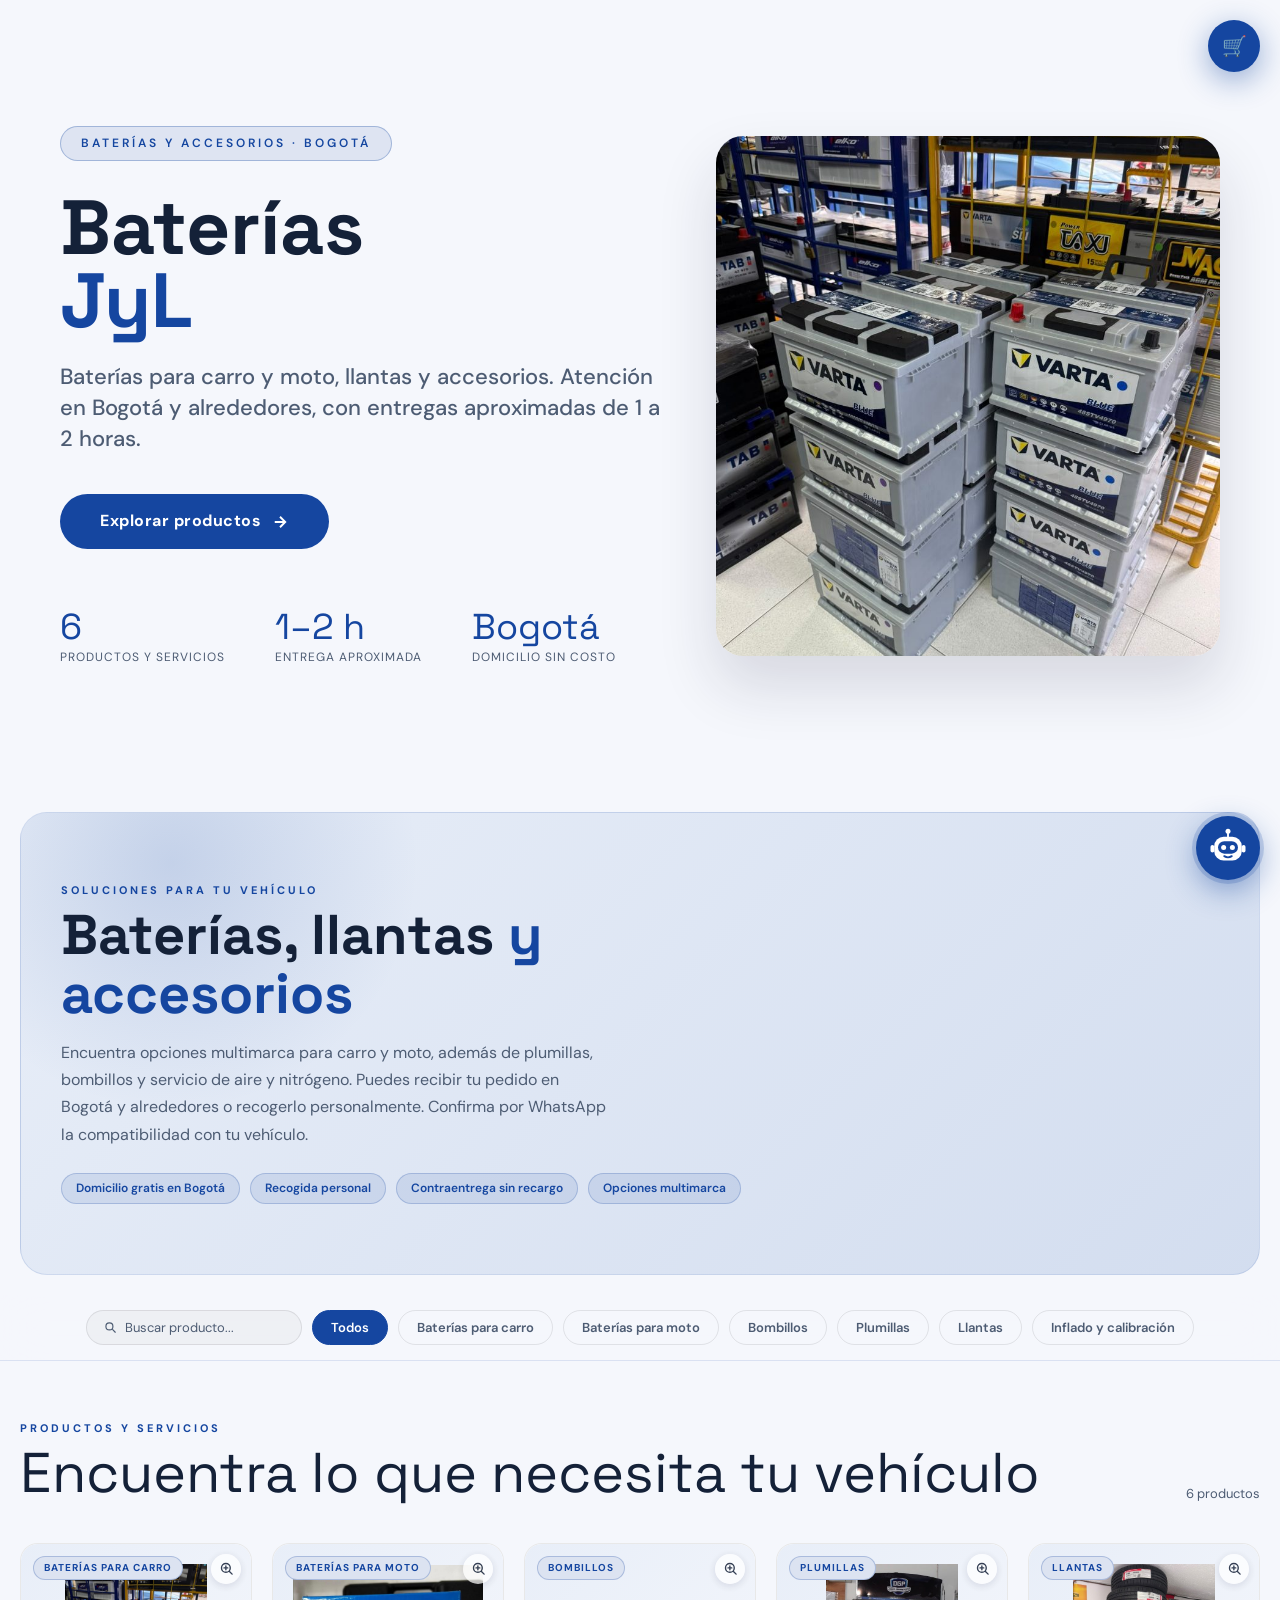
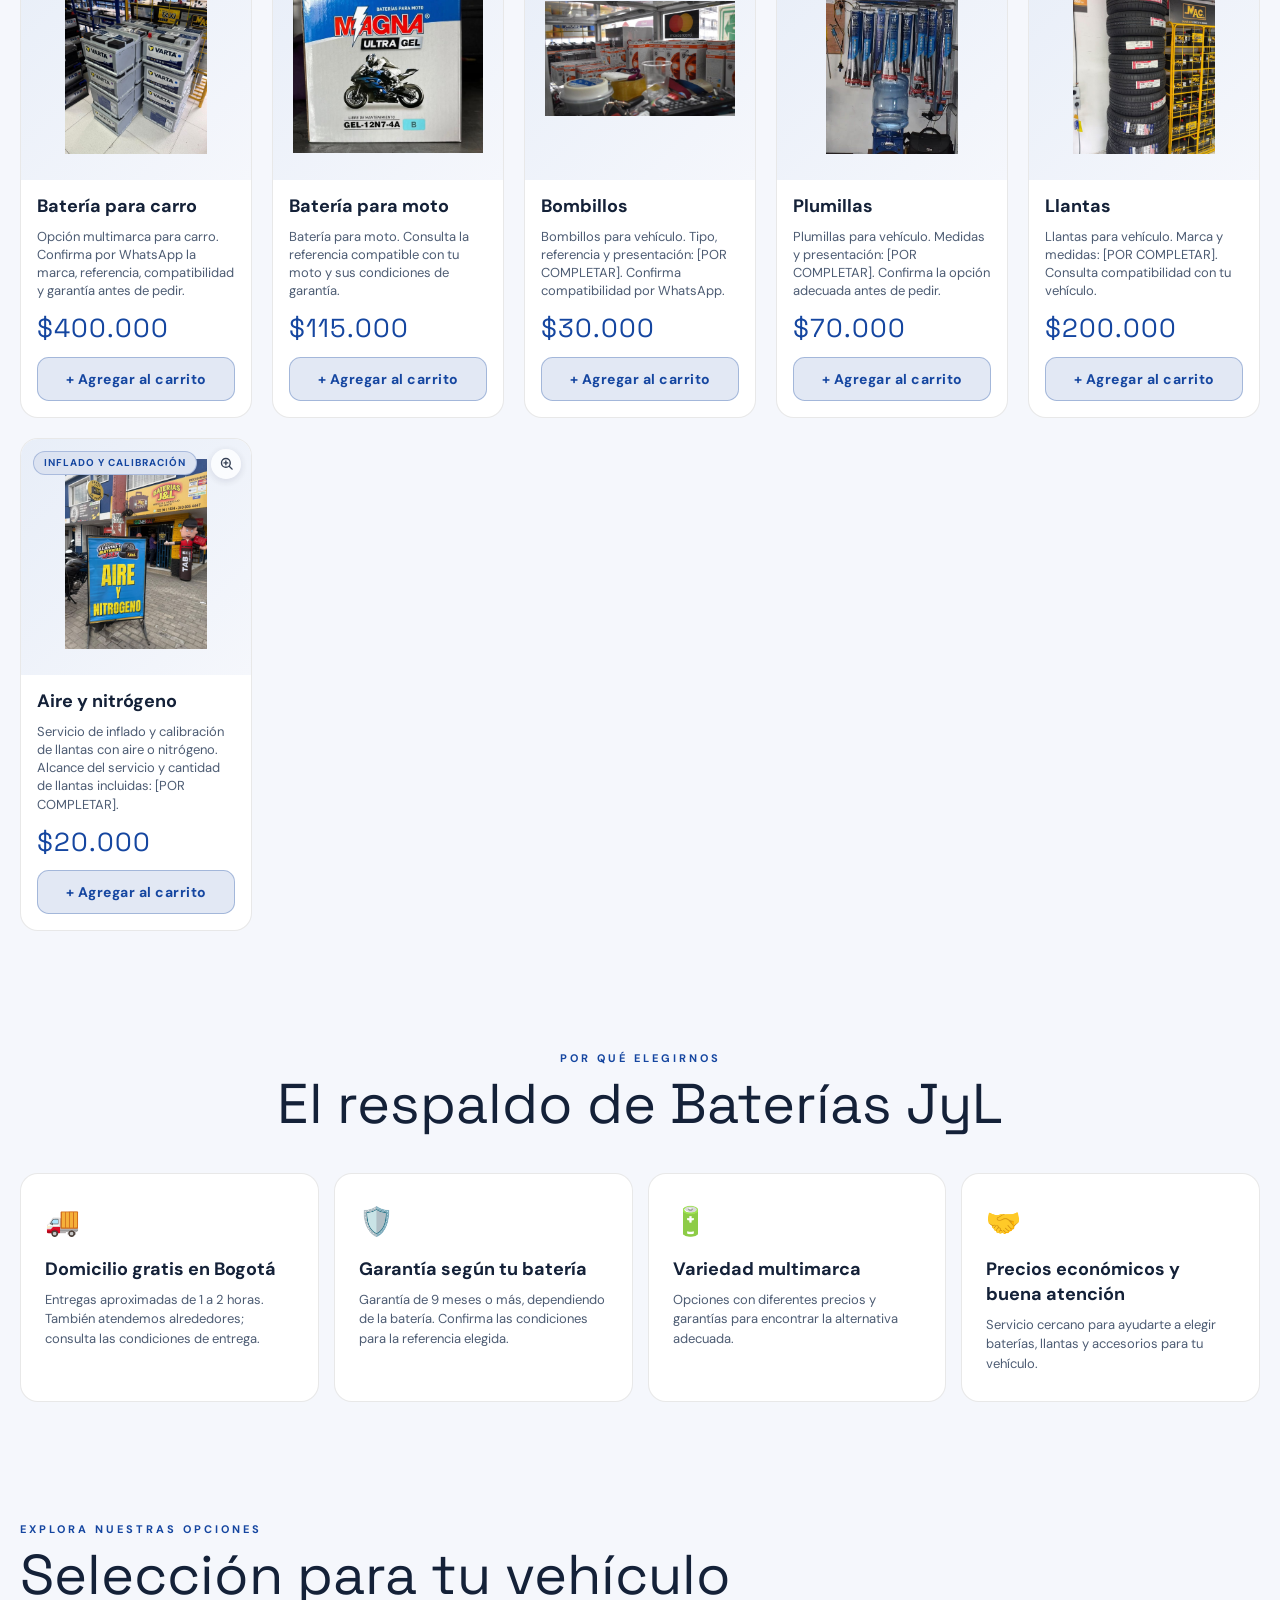
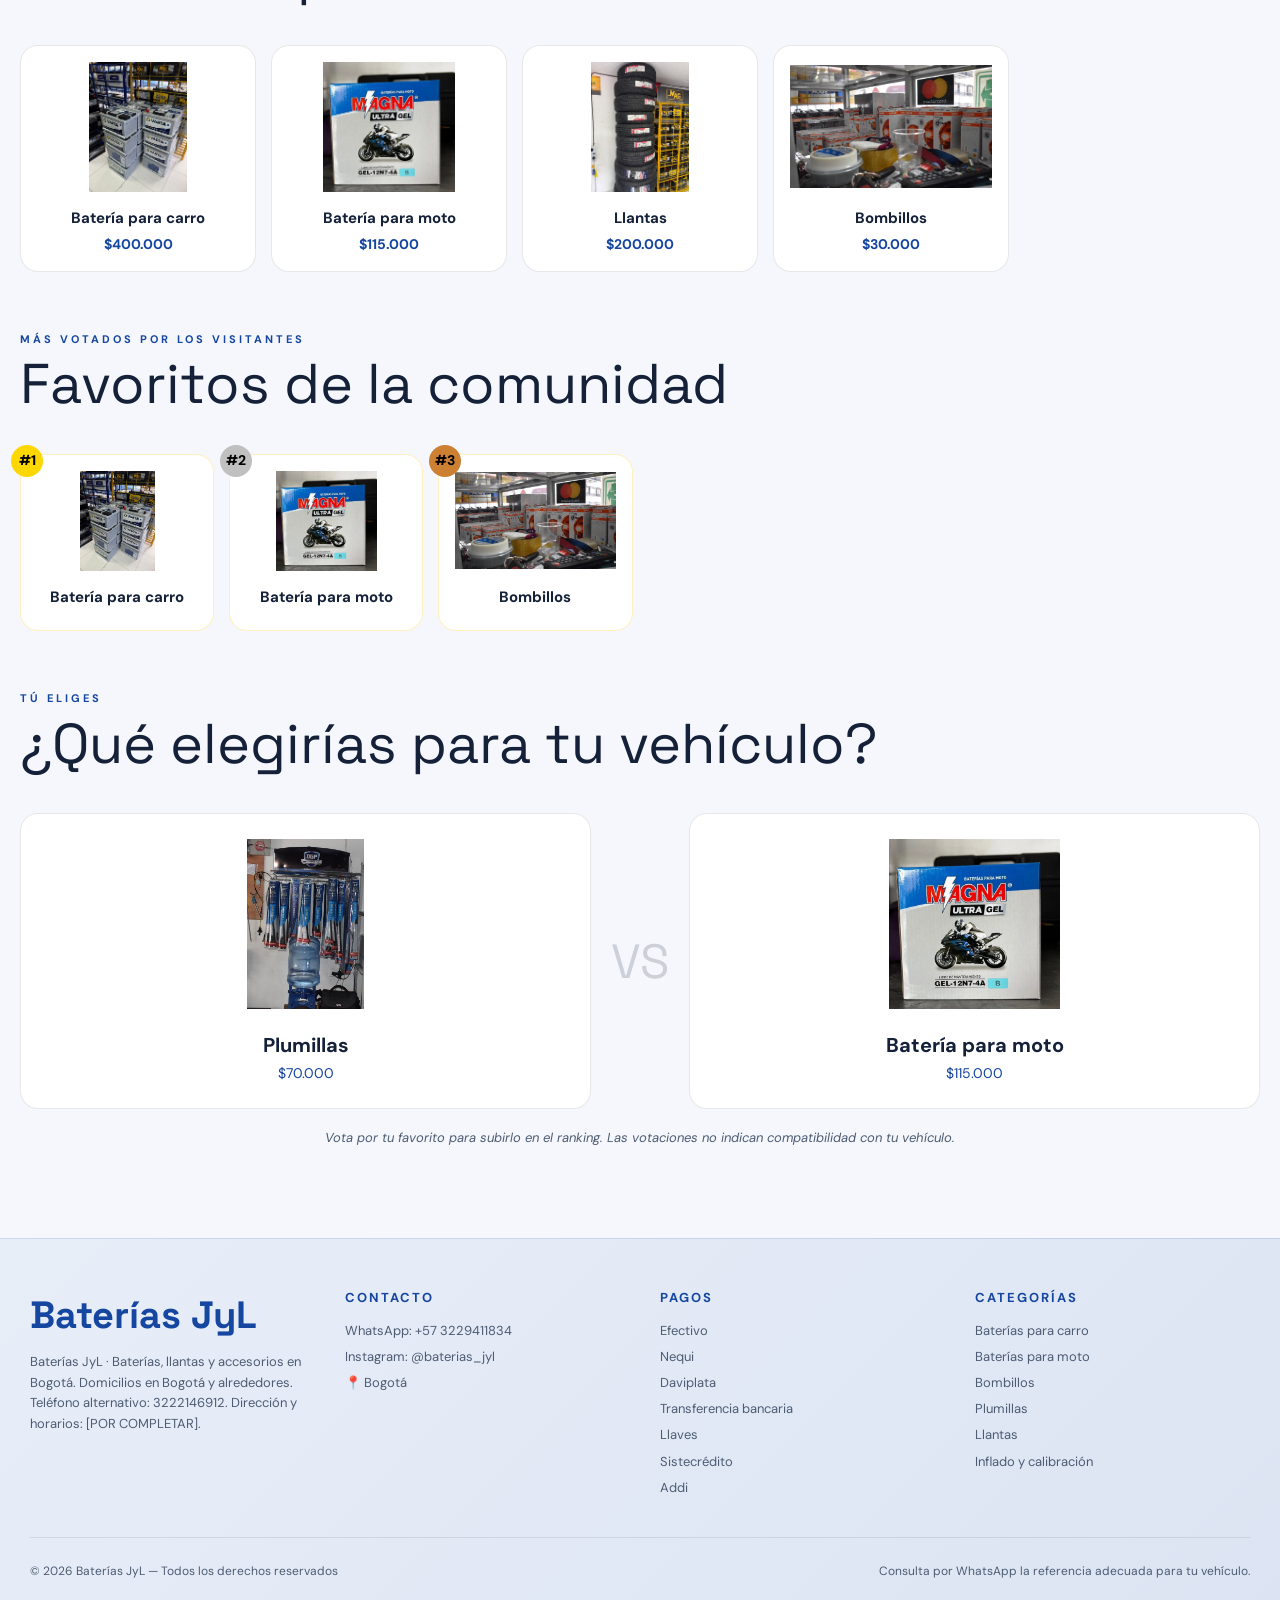
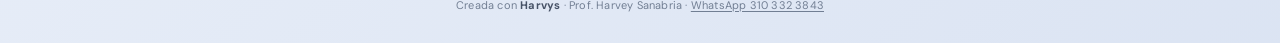
==== index.html @ a52e480e "Add files via upload" ====
<!DOCTYPE html>
<!-- Tienda generada con Harvys, asistente de e-commerce creado por el Profesor Harvey Sanabria -->
<html lang="es">
<head>
<meta charset="UTF-8">
<meta name="viewport" content="width=device-width, initial-scale=1.0">
<title>Baterías JyL — [POR COMPLETAR]</title>
<meta name="description" content="Baterías para carro y moto, llantas, plumillas, bombillos y servicio de aire y nitrógeno en Bogotá.">
<meta name="generator" content="Harvys — asistente de e-commerce del Profesor Harvey Sanabria">

<link rel="preconnect" href="https://fonts.googleapis.com">
<link rel="preconnect" href="https://fonts.gstatic.com" crossorigin>
<link href="https://fonts.googleapis.com/css2?family=Space+Grotesk&display=swap" rel="stylesheet">
<link href="https://fonts.googleapis.com/css2?family=DM+Sans:wght@400;600;700&display=swap" rel="stylesheet">
<link rel="stylesheet" href="styles.css">
</head>
<body class="anim-media tarj-elevadas modo-claro">

<!-- MODAL PAGO -->
<div class="modal-overlay" id="modal-pago" onclick="modalClickFuera(event)">
  <div class="modal">
    <div class="modal-handle"></div>
    <div class="modal-head"><h3>Confirmar pago</h3><button class="modal-cerrar" onclick="cerrarModal()" aria-label="Cerrar">✕</button></div>
    <div class="modal-body">
      <div class="modal-total"><span class="tl">Total a pagar</span><span class="tm" id="modal-total-monto">$0</span></div>
      <div class="pago-metodos" id="pago-metodos"></div>
      <div class="pago-datos" id="pago-datos">
        <div class="pd-label">Transferir a este número</div>
        <div class="pd-numero" id="pd-numero"></div>
        <div class="pd-nombre" id="pd-nombre"></div>
        <button class="btn-copiar" onclick="copiarNumero()">📋 Copiar número</button>
      </div>
      <div class="pasos">
        <div class="paso"><div class="paso-num">1</div><div class="paso-txt" id="paso-1"></div></div>
        <div class="paso"><div class="paso-num">2</div><div class="paso-txt">Toca <strong>"Confirmar y enviar"</strong> — se abre WhatsApp con tu pedido</div></div>
        <div class="paso"><div class="paso-num">3</div><div class="paso-txt" id="paso-3"></div></div>
      </div>
    </div>
    <div class="modal-foot">
      <a href="#" target="_blank" rel="noopener" class="btn-wsp" onclick="return prepararWsp(this)">✅ Confirmar y enviar por WhatsApp</a>
      <button class="btn-seguir" onclick="cerrarModal()">← Seguir comprando</button>
    </div>
  </div>
</div>

<div class="overlay" id="overlay" onclick="cerrarCarrito()"></div>

<!-- VISOR DE FOTOS -->
<div class="visor" id="visor" role="dialog" aria-modal="true" aria-label="Foto del producto">
  <figure class="visor-caja">
    <button class="visor-cerrar" aria-label="Cerrar">✕</button>
    <div class="visor-foto" id="visor-foto"><img id="visor-img" alt=""></div>
    <figcaption><strong id="visor-nombre"></strong><span id="visor-precio"></span></figcaption>
    <div class="visor-ayuda">Toca o haz clic en la foto para ampliarla más</div>
  </figure>
</div>

<button class="carrito-fab" onclick="toggleCarrito()" id="fab" aria-label="Abrir carrito">🛒<span class="carrito-badge" id="badge">0</span></button>

<div class="carrito-panel" id="panel-carrito">
  <div class="panel-header"><h3>Tu pedido JyL</h3><button class="btn-cerrar" onclick="cerrarCarrito()" aria-label="Cerrar carrito">✕</button></div>
  <ul id="lista-carrito"></ul>
  <div class="panel-footer">
    <div class="total-row"><span class="total-lbl">Total</span><span class="total-monto" id="total">$0</span></div>
    <div class="panel-btns"><button class="btn-vaciar" onclick="vaciarCarrito()">Vaciar</button><button class="btn-pagar" onclick="pagar()">Coordinar pedido por WhatsApp</button></div>
  </div>
</div>

<!-- ASISTENTE DE LA TIENDA (responde con los datos de esta tienda) -->
<span class="as-aviso" id="as-aviso">¿Te ayudo? 👋</span>
<button class="as-burbuja" id="as-burbuja" aria-label="Abrir el asistente de la tienda"><svg class="as-robot" viewBox="0 0 64 64" aria-hidden="true">
      <line x1="32" y1="5" x2="32" y2="14" stroke="currentColor" stroke-width="3" stroke-linecap="round"/>
      <circle class="as-antena" cx="32" cy="5" r="4" fill="currentColor"/>
      <rect x="4" y="27" width="6" height="12" rx="3" fill="currentColor"/>
      <rect x="54" y="27" width="6" height="12" rx="3" fill="currentColor"/>
      <rect x="10" y="14" width="44" height="38" rx="15" fill="currentColor"/>
      <rect x="16" y="21" width="32" height="20" rx="10" fill="var(--as-cara)"/>
      <circle class="as-ojo" cx="25" cy="31" r="4" fill="currentColor"/>
      <circle class="as-ojo" cx="39" cy="31" r="4" fill="currentColor"/>
      <path d="M26 45q6 4 12 0" stroke="var(--as-cara)" stroke-width="3" fill="none" stroke-linecap="round"/>
    </svg></button>
<div class="as-panel" id="as-panel" role="dialog" aria-label="Juan Pablo">
  <div class="as-cabecera">
    <div class="as-avatar"><svg class="as-robot" viewBox="0 0 64 64" aria-hidden="true">
      <line x1="32" y1="5" x2="32" y2="14" stroke="currentColor" stroke-width="3" stroke-linecap="round"/>
      <circle class="as-antena" cx="32" cy="5" r="4" fill="currentColor"/>
      <rect x="4" y="27" width="6" height="12" rx="3" fill="currentColor"/>
      <rect x="54" y="27" width="6" height="12" rx="3" fill="currentColor"/>
      <rect x="10" y="14" width="44" height="38" rx="15" fill="currentColor"/>
      <rect x="16" y="21" width="32" height="20" rx="10" fill="var(--as-cara)"/>
      <circle class="as-ojo" cx="25" cy="31" r="4" fill="currentColor"/>
      <circle class="as-ojo" cx="39" cy="31" r="4" fill="currentColor"/>
      <path d="M26 45q6 4 12 0" stroke="var(--as-cara)" stroke-width="3" fill="none" stroke-linecap="round"/>
    </svg></div>
    <div><strong>Juan Pablo</strong><small><i></i> En línea</small></div>
    <button id="as-cerrar" aria-label="Cerrar el asistente">✕</button>
  </div>
  <div class="as-mensajes" id="as-mensajes"></div>
  <div class="as-chips" id="as-chips"></div>
  <form class="as-form" id="as-form">
    <input id="as-input" placeholder="Escribe tu pregunta…" autocomplete="off" aria-label="Tu pregunta">
    <button type="submit" aria-label="Enviar"><svg viewBox="0 0 24 24" width="18" height="18" fill="none" stroke="currentColor" stroke-width="2.4" stroke-linecap="round" stroke-linejoin="round"><path d="M12 19V5"/><path d="m5 12 7-7 7 7"/></svg></button>
  </form>
</div>

<header class="hero hero-dividido">
  <div class="hero-bg efecto-ninguno"></div>
  <div class="hero-content">
    <div>
      
      <div class="hero-badge">Baterías y accesorios · Bogotá</div>
      <h1>Baterías<span>JyL</span></h1>
      <p class="hero-sub">Baterías para carro y moto, llantas y accesorios. Atención en Bogotá y alrededores, con entregas aproximadas de 1 a 2 horas.</p>
      <a href="#catalogo" class="btn-hero">Explorar productos
        <svg viewBox="0 0 24 24" fill="none" stroke="currentColor" stroke-width="2.5"><path d="M5 12h14M12 5l7 7-7 7"/></svg>
      </a>
      <div class="hero-stats"><div class="hero-stat"><div class="num">6</div><div class="lbl">Productos y servicios</div></div><div class="hero-stat"><div class="num">1–2 h</div><div class="lbl">Entrega aproximada</div></div><div class="hero-stat"><div class="num">Bogotá</div><div class="lbl">Domicilio sin costo</div></div></div>
    </div>
    <img src="img/baterias-para-carro-ga0g0k.jpg" alt="" class="hero-img"></div>
  <div class="hero-scroll"><div></div></div>
</header>

<section class="banner-sec">
  <div class="banner-glow"></div>
  <div class="banner-content">
    <div class="sec-label">Soluciones para tu vehículo</div>
    <h2>Baterías, llantas <em>y accesorios</em></h2>
    <p>Encuentra opciones multimarca para carro y moto, además de plumillas, bombillos y servicio de aire y nitrógeno. Puedes recibir tu pedido en Bogotá y alrededores o recogerlo personalmente. Confirma por WhatsApp la compatibilidad con tu vehículo.</p>
    <div class="banner-chips"><span class="chip">Domicilio gratis en Bogotá</span><span class="chip">Recogida personal</span><span class="chip">Contraentrega sin recargo</span><span class="chip">Opciones multimarca</span></div>
  </div>
</section>

<div class="filtros-wrap" id="filtros-bar">
  <div class="busqueda-wrap">
    <svg viewBox="0 0 24 24" fill="none" stroke-width="2" stroke-linecap="round"><path d="M21 21l-4.35-4.35M17 11A6 6 0 1 1 5 11a6 6 0 0 1 12 0z"/></svg>
    <input type="text" id="buscador" placeholder="Buscar producto..." oninput="filtrarBusqueda()">
  </div>
</div>
<section class="catalogo-wrap" id="catalogo">
  <div class="catalogo-header">
    <div><div class="sec-label">Productos y servicios</div><div class="sec-title">Encuentra lo que necesita tu vehículo</div></div>
    <div class="catalogo-count" id="cont-count"></div>
  </div>
  <div id="productos"></div>
</section>

<section class="beneficios-sec" id="beneficios">
  <div class="sec-centro"><div class="sec-label">Por qué elegirnos</div><div class="sec-title">El respaldo de Baterías JyL</div></div>
  <div class="beneficios-grid">
    <div class="bcard"><div class="bcard-icono">🚚</div><h3>Domicilio gratis en Bogotá</h3><p>Entregas aproximadas de 1 a 2 horas. También atendemos alrededores; consulta las condiciones de entrega.</p></div><div class="bcard"><div class="bcard-icono">🛡️</div><h3>Garantía según tu batería</h3><p>Garantía de 9 meses o más, dependiendo de la batería. Confirma las condiciones para la referencia elegida.</p></div><div class="bcard"><div class="bcard-icono">🔋</div><h3>Variedad multimarca</h3><p>Opciones con diferentes precios y garantías para encontrar la alternativa adecuada.</p></div><div class="bcard"><div class="bcard-icono">🤝</div><h3>Precios económicos y buena atención</h3><p>Servicio cercano para ayudarte a elegir baterías, llantas y accesorios para tu vehículo.</p></div>
  </div>
</section>

<section class="recs-sec">
  <div class="sec-label">Explora nuestras opciones</div>
  <div class="sec-title">Selección para tu vehículo</div>
  <div class="recs-grid" id="recomendados"></div>
</section>

<section class="top-sec">
  <div class="sec-label">Más votados por los visitantes</div>
  <div class="sec-title">Favoritos de la comunidad</div>
  <div class="top-grid" id="top"></div>
</section>

<section class="duelo-sec">
  <div class="sec-label">Tú eliges</div>
  <div class="sec-title">¿Qué elegirías para tu vehículo?</div>
  <div class="duelo-arena" id="duelo"></div>
  <p class="duelo-info">Vota por tu favorito para subirlo en el ranking. Las votaciones no indican compatibilidad con tu vehículo.</p>
</section>

<footer>
  <div class="footer-grid">
    <div class="footer-marca"><h3>Baterías JyL</h3><p>Baterías JyL · Baterías, llantas y accesorios en Bogotá. Domicilios en Bogotá y alrededores. Teléfono alternativo: 3222146912. Dirección y horarios: [POR COMPLETAR].</p></div>
    <div class="footer-col"><h4>Contacto</h4><ul><li><a href="https://wa.me/573229411834" target="_blank" rel="noopener">WhatsApp: +57 3229411834</a></li><li><a href="https://instagram.com/baterias_jyl" target="_blank" rel="noopener">Instagram: @baterias_jyl</a></li><li>📍 Bogotá</li></ul></div>
    <div class="footer-col"><h4>Pagos</h4><ul><li>Efectivo</li><li>Nequi</li><li>Daviplata</li><li>Transferencia bancaria</li><li>Llaves</li><li>Sistecrédito</li><li>Addi</li></ul></div>
    <div class="footer-col"><h4>Categorías</h4><ul><li>Baterías para carro</li><li>Baterías para moto</li><li>Bombillos</li><li>Plumillas</li><li>Llantas</li><li>Inflado y calibración</li></ul></div>
  </div>
  <div class="footer-bottom">
    <span>© 2026 Baterías JyL — Todos los derechos reservados</span>
    <span>Consulta por WhatsApp la referencia adecuada para tu vehículo.</span>
  </div>
  <div class="footer-credito">
    Creada con <strong>Harvys</strong> · Prof. Harvey Sanabria ·
    <a href="https://wa.me/573103323843?text=Hola%20Profesor%20Harvey%2C%20vi%20una%20tienda%20creada%20con%20Harvys%20y%20quiero%20m%C3%A1s%20informaci%C3%B3n." target="_blank" rel="noopener">WhatsApp 310 332 3843</a>
  </div>
</footer>

<!-- Copia del proyecto para volver a abrirlo en Harvys (botón "Abrir"). No la borres. -->
<script type="application/json" id="harvys-proyecto">{"negocio":{"nombre":"Baterías JyL","descripcion":"Baterías para carro y moto, llantas, plumillas, bombillos y servicio de aire y nitrógeno en Bogotá.","eslogan":"[POR COMPLETAR]","ciudad":"Bogotá","cobertura":"Bogotá y alrededores. Domicilios sin costo dentro de Bogotá; entrega aproximada de 1 a 2 horas. Recogida personal disponible, dirección [POR COMPLETAR]. No realiza envíos nacionales.","whatsapp":"573229411834","instagram":"baterias_jyl","facebook":"","tiktok":"","horarios":[],"logo":""},"tema":{"nombreEstilo":"JyL · Azul tecnológico","modo":"claro","colores":{"primario":"#1546A0","textoSobrePrimario":"#FFFFFF","fondo":"#F5F7FC","fondoAlterno":"#E8EEF8","tarjeta":"#FFFFFF","texto":"#142138","textoSuave":"#4D5C73","acento":"#FFD12B"},"fuentes":{"titulos":"Space Grotesk","cuerpo":"DM Sans"},"titulosMayusculas":false,"radio":18,"animaciones":"media","fondoEfecto":"ninguno","hero":"dividido","tarjetas":"elevadas"},"textos":{"heroEtiqueta":"Baterías y accesorios · Bogotá","heroTitulo":"Baterías","heroTituloResaltado":"JyL","heroSubtitulo":"Baterías para carro y moto, llantas y accesorios. Atención en Bogotá y alrededores, con entregas aproximadas de 1 a 2 horas.","heroBoton":"Explorar productos","heroImagen":"","estadisticas":[{"valor":"{productos}","etiqueta":"Productos y servicios"},{"valor":"1–2 h","etiqueta":"Entrega aproximada"},{"valor":"Bogotá","etiqueta":"Domicilio sin costo"}],"bannerEtiqueta":"Soluciones para tu vehículo","bannerTitulo":"Baterías, llantas","bannerTituloResaltado":"y accesorios","bannerTexto":"Encuentra opciones multimarca para carro y moto, además de plumillas, bombillos y servicio de aire y nitrógeno. Puedes recibir tu pedido en Bogotá y alrededores o recogerlo personalmente. Confirma por WhatsApp la compatibilidad con tu vehículo.","chips":["Domicilio gratis en Bogotá","Recogida personal","Contraentrega sin recargo","Opciones multimarca"],"catalogoEtiqueta":"Productos y servicios","catalogoTitulo":"Encuentra lo que necesita tu vehículo","botonAgregar":"+ Agregar al carrito","beneficiosEtiqueta":"Por qué elegirnos","beneficiosTitulo":"El respaldo de Baterías JyL","recomendadosEtiqueta":"Explora nuestras opciones","recomendadosTitulo":"Selección para tu vehículo","topEtiqueta":"Más votados por los visitantes","topTitulo":"Favoritos de la comunidad","dueloEtiqueta":"Tú eliges","dueloTitulo":"¿Qué elegirías para tu vehículo?","dueloInfo":"Vota por tu favorito para subirlo en el ranking. Las votaciones no indican compatibilidad con tu vehículo.","testimoniosEtiqueta":"Experiencias de clientes","testimoniosTitulo":"Opiniones sobre JyL","horariosEtiqueta":"Planea tu visita","horariosTitulo":"Horarios de atención","footerTexto":"Baterías JyL · Baterías, llantas y accesorios en Bogotá. Domicilios en Bogotá y alrededores. Teléfono alternativo: 3222146912. Dirección y horarios: [POR COMPLETAR].","footerFrase":"Consulta por WhatsApp la referencia adecuada para tu vehículo.","carritoTitulo":"Tu pedido JyL","botonPagar":"Coordinar pedido por WhatsApp"},"productos":[{"id":"bateria-carro","nombre":"Batería para carro","precio":400000,"categoria":"Baterías para carro","imagen":"foto:ga0g0k","descripcion":"Opción multimarca para carro. Confirma por WhatsApp la marca, referencia, compatibilidad y garantía antes de pedir.","opciones":null,"destacado":true},{"id":"bateria-moto","nombre":"Batería para moto","precio":115000,"categoria":"Baterías para moto","imagen":"foto:mfzh2x","descripcion":"Batería para moto. Consulta la referencia compatible con tu moto y sus condiciones de garantía.","opciones":null,"destacado":true},{"id":"bombillos","nombre":"Bombillos","precio":30000,"categoria":"Bombillos","imagen":"foto:ama0jp","descripcion":"Bombillos para vehículo. Tipo, referencia y presentación: [POR COMPLETAR]. Confirma compatibilidad por WhatsApp.","opciones":null,"destacado":false},{"id":"plumillas","nombre":"Plumillas","precio":70000,"categoria":"Plumillas","imagen":"foto:anil4o","descripcion":"Plumillas para vehículo. Medidas y presentación: [POR COMPLETAR]. Confirma la opción adecuada antes de pedir.","opciones":null,"destacado":false},{"id":"llantas","nombre":"Llantas","precio":200000,"categoria":"Llantas","imagen":"foto:ssxnvu","descripcion":"Llantas para vehículo. Marca y medidas: [POR COMPLETAR]. Consulta compatibilidad con tu vehículo.","opciones":null,"destacado":true},{"id":"aire-nitrogeno","nombre":"Aire y nitrógeno","precio":20000,"categoria":"Inflado y calibración","imagen":"foto:twgk3a","descripcion":"Servicio de inflado y calibración de llantas con aire o nitrógeno. Alcance del servicio y cantidad de llantas incluidas: [POR COMPLETAR].","opciones":null,"destacado":false}],"beneficios":[{"icono":"🚚","titulo":"Domicilio gratis en Bogotá","texto":"Entregas aproximadas de 1 a 2 horas. También atendemos alrededores; consulta las condiciones de entrega."},{"icono":"🛡️","titulo":"Garantía según tu batería","texto":"Garantía de 9 meses o más, dependiendo de la batería. Confirma las condiciones para la referencia elegida."},{"icono":"🔋","titulo":"Variedad multimarca","texto":"Opciones con diferentes precios y garantías para encontrar la alternativa adecuada."},{"icono":"🤝","titulo":"Precios económicos y buena atención","texto":"Servicio cercano para ayudarte a elegir baterías, llantas y accesorios para tu vehículo."}],"testimonios":[],"pagos":{"metodos":[{"nombre":"Efectivo","icono":"💵","tipo":"contraentrega"},{"nombre":"Nequi","icono":"💜","tipo":"transferencia"},{"nombre":"Daviplata","icono":"🔴","tipo":"transferencia"},{"nombre":"Transferencia bancaria","icono":"🏦","tipo":"transferencia"},{"nombre":"Llaves","icono":"🔑","tipo":"transferencia"},{"nombre":"Sistecrédito","icono":"💳","tipo":"financiacion"},{"nombre":"Addi","icono":"💳","tipo":"financiacion"}],"numeroTransferencia":"3108054447","titular":"[POR COMPLETAR]","contraentregaDetalle":"Disponible en Bogotá y alrededores, sin recargo por contraentrega. El cliente elige el medio de pago. En efectivo recibe el repartidor; los pagos virtuales los recibe el dueño. Coordina por WhatsApp los datos y condiciones de cada medio. Sistecrédito y Addi se coordinan con el negocio, no se tramitan en esta tienda."},"backend":{"url":"https://script.google.com/macros/s/AKfycbwK9FVYVSvEgk2Xus-6ZE2wYc8-_l4tBQPdEjjRQSNXihIduz8A22B9vwSxZMeS3eRs/exec"},"asistente":{"activo":true,"nombre":"Juan Pablo","saludo":"¡Hola! Soy Juan Pablo, el asistente de Baterías JyL. Te ayudo a consultar productos, entregas y medios de pago. Para confirmar compatibilidad, habla con nuestro equipo por WhatsApp."},"secciones":["banner","catalogo","beneficios","recomendados","top","duelo"],"personalizado":{"css":"","secciones":[]}}</script>
<script type="application/json" id="harvys-rutas">{"bateria-carro":"img/baterias-para-carro-ga0g0k.jpg","bateria-moto":"img/baterias-para-moto-mfzh2x.jpg","bombillos":"img/bombillos-ama0jp.jpg","plumillas":"img/plumillas-anil4o.jpg","llantas":"img/llantas-ssxnvu.jpg","aire-nitrogeno":"img/aire-y-nitrogeno-twgk3a.jpg"}</script>
<script src="script.js"></script>
</body>
</html>
---- styles.css ----
/* ===== BATERÍAS JYL — ESTILOS =====
   Colores, fuentes y formas de la tienda: cambia las variables de :root
   y se actualiza todo el sitio.
   Generado con Harvys — Profesor Harvey Sanabria. */
:root{
  --p:#1546A0;--p-txt:#FFFFFF;--acc:#FFD12B;
  --bg:#F5F7FC;--bg2:#E8EEF8;--card:#FFFFFF;
  --tx:#142138;--tx2:#4D5C73;
  --linea:rgba(0,0,0,.09);
  --suave:rgba(0,0,0,.03);
  --sombra:rgba(30,30,60,.14);
  --r:18px;--rp:100px;
  --ft:'Space Grotesk',sans-serif;
  --fb:'DM Sans',system-ui,sans-serif;
  --tt:none;
  --ls:0px;
  --hero-size:clamp(40px,6vw,82px);
}

*{box-sizing:border-box;margin:0;padding:0}
html{scroll-behavior:smooth;background:var(--bg)}
body{background:var(--bg);color:var(--tx);font-family:var(--fb);max-width:1300px;margin:0 auto;overflow-x:hidden;line-height:1.4}
img{max-width:100%}
a{color:inherit}
.titulo-fuente{font-family:var(--ft);text-transform:var(--tt)}

/* ===== HERO ===== */
header.hero{position:relative;display:flex;align-items:center;justify-content:center;text-align:center;overflow:hidden;background:var(--bg)}
.hero-centrado{min-height:100vh}
.hero-compacto{min-height:62vh}
.hero-dividido{min-height:88vh}
.hero-bg{position:absolute;inset:0;pointer-events:none}
.efecto-brillo,.efecto-cuadricula,.efecto-puntos{background:radial-gradient(ellipse 80% 60% at 50% 40%,color-mix(in srgb,var(--p) 14%,transparent) 0%,transparent 70%),radial-gradient(ellipse 40% 40% at 20% 80%,color-mix(in srgb,var(--acc) 8%,transparent) 0%,transparent 60%)}
.efecto-cuadricula::after{content:'';position:absolute;inset:0;background-image:linear-gradient(color-mix(in srgb,var(--p) 6%,transparent) 1px,transparent 1px),linear-gradient(90deg,color-mix(in srgb,var(--p) 6%,transparent) 1px,transparent 1px);background-size:60px 60px}
.efecto-puntos::after{content:'';position:absolute;inset:0;background-image:radial-gradient(color-mix(in srgb,var(--p) 22%,transparent) 1.5px,transparent 1.5px);background-size:26px 26px}
.hero-content{position:relative;z-index:2;padding:40px 20px;width:100%}
.hero-logo{max-height:90px;margin-bottom:20px;border-radius:var(--r)}
.hero-badge{display:inline-block;background:color-mix(in srgb,var(--p) 10%,transparent);border:1px solid color-mix(in srgb,var(--p) 30%,transparent);color:var(--p);font-size:12px;font-weight:600;letter-spacing:3px;text-transform:uppercase;padding:8px 20px;border-radius:var(--rp);margin-bottom:30px;animation:fadeUp .8s ease both}
.hero h1{font-family:var(--ft);text-transform:var(--tt);font-size:var(--hero-size);line-height:.95;letter-spacing:var(--ls);color:var(--tx);animation:fadeUp .9s ease .1s both}
.hero h1 span{color:var(--p);display:block}
.hero-sub{font-size:clamp(16px,2vw,22px);color:var(--tx2);margin:25px 0 40px;font-weight:500;animation:fadeUp 1s ease .2s both}
.btn-hero{display:inline-flex;align-items:center;gap:10px;background:var(--p);color:var(--p-txt);padding:16px 40px;text-decoration:none;font-weight:700;font-size:16px;border-radius:var(--rp);transition:all .3s;animation:fadeUp 1s ease .3s both;letter-spacing:.5px}
.btn-hero:hover{transform:scale(1.05);box-shadow:0 0 40px color-mix(in srgb,var(--p) 40%,transparent)}
.btn-hero svg{width:18px;height:18px;transition:transform .3s}
.btn-hero:hover svg{transform:translateX(4px)}
.hero-stats{display:flex;gap:50px;justify-content:center;margin-top:60px;animation:fadeUp 1s ease .4s both;flex-wrap:wrap}
.hero-stat .num{font-family:var(--ft);font-size:36px;color:var(--p);line-height:1}
.hero-stat .lbl{font-size:12px;color:var(--tx2);letter-spacing:1px;text-transform:uppercase;margin-top:4px}
.hero-scroll{position:absolute;bottom:30px;left:50%;transform:translateX(-50%);z-index:2;animation:scrollBounce 2s ease infinite}
.hero-scroll div{width:24px;height:40px;border:2px solid color-mix(in srgb,var(--p) 30%,transparent);border-radius:12px;position:relative}
.hero-scroll div::after{content:'';position:absolute;left:50%;top:6px;transform:translateX(-50%);width:4px;height:8px;background:var(--p);border-radius:2px;animation:scrollDot 2s ease infinite}
.hero-compacto .hero-scroll,.hero-dividido .hero-scroll{display:none}
.hero-dividido .hero-content{display:grid;grid-template-columns:1.1fr .9fr;gap:40px;align-items:center;text-align:left;max-width:1200px}
.hero-dividido .hero-stats{justify-content:flex-start}
.hero-img{width:100%;max-height:520px;object-fit:cover;border-radius:calc(var(--r) * 1.5);box-shadow:0 30px 60px var(--sombra);animation:fadeUp 1s ease .2s both}
@keyframes scrollBounce{0%,100%{opacity:1}50%{opacity:.4}}
@keyframes scrollDot{0%{top:6px;opacity:1}100%{top:20px;opacity:0}}

/* ===== FILTROS ===== */
.filtros-wrap{position:sticky;top:0;z-index:100;background:color-mix(in srgb,var(--bg) 90%,transparent);backdrop-filter:blur(20px);border-bottom:1px solid color-mix(in srgb,var(--p) 12%,transparent);padding:15px 20px;display:flex;align-items:center;gap:10px;flex-wrap:wrap;justify-content:center}
.filtros-wrap button{background:transparent;color:var(--tx2);border:1px solid var(--linea);padding:8px 18px;cursor:pointer;border-radius:var(--rp);font-family:var(--fb);font-weight:600;font-size:13px;transition:all .25s;white-space:nowrap}
.filtros-wrap button:hover,.filtros-wrap button.activo{background:var(--p);color:var(--p-txt);border-color:var(--p)}
.busqueda-wrap{display:flex;align-items:center;gap:8px;background:var(--suave);border:1px solid var(--linea);border-radius:var(--rp);padding:8px 16px}
.busqueda-wrap input{background:none;border:none;outline:none;color:var(--tx);font-family:var(--fb);font-size:13px;width:160px}
.busqueda-wrap input::placeholder{color:var(--tx2)}
.busqueda-wrap svg{width:14px;height:14px;flex-shrink:0;stroke:var(--tx2)}

/* ===== TÍTULOS DE SECCIÓN ===== */
.sec-label{font-size:11px;letter-spacing:3px;text-transform:uppercase;color:var(--p);margin-bottom:8px;font-weight:700}
.sec-title{font-family:var(--ft);text-transform:var(--tt);font-size:clamp(32px,5vw,56px);line-height:1.05;color:var(--tx);letter-spacing:var(--ls)}
.sec-centro{text-align:center}

/* ===== CATÁLOGO ===== */
.catalogo-wrap{padding:60px 20px}
.catalogo-header{display:flex;align-items:flex-end;justify-content:space-between;margin-bottom:40px;flex-wrap:wrap;gap:15px}
.catalogo-count{font-size:13px;color:var(--tx2)}
#productos{display:grid;grid-template-columns:repeat(auto-fill,minmax(230px,1fr));gap:20px}

/* ===== TARJETAS (base "elevadas") ===== */
.producto,.bcard,.rec-card,.top-card,.duelo-card,.testimonio{background:var(--card);border:1px solid var(--linea);border-radius:var(--r);transition:all .35s ease}
.producto{overflow:hidden;position:relative;display:flex;flex-direction:column}
.producto:hover{transform:translateY(-6px);border-color:color-mix(in srgb,var(--p) 30%,transparent);box-shadow:0 20px 50px var(--sombra)}
.tarj-planas .producto,.tarj-planas .bcard,.tarj-planas .rec-card,.tarj-planas .top-card,.tarj-planas .duelo-card,.tarj-planas .testimonio{border-color:transparent;box-shadow:none}
.tarj-borde .producto,.tarj-borde .bcard,.tarj-borde .rec-card,.tarj-borde .top-card,.tarj-borde .duelo-card,.tarj-borde .testimonio{background:transparent;border-color:color-mix(in srgb,var(--tx) 18%,transparent)}
.prod-img-wrap{position:relative;background:linear-gradient(135deg,var(--bg2),var(--bg));padding:20px;overflow:hidden;cursor:zoom-in}
.prod-lupa{position:absolute;top:10px;right:10px;z-index:2;width:30px;height:30px;border-radius:50%;background:color-mix(in srgb,var(--card) 85%,transparent);color:var(--tx);display:flex;align-items:center;justify-content:center;opacity:.85;transition:opacity .25s,transform .25s;pointer-events:none;box-shadow:0 2px 8px var(--sombra)}
.prod-lupa svg{width:15px;height:15px}
.prod-img-wrap:hover .prod-lupa{opacity:0;transform:scale(.8)}
.producto img{width:100%;height:190px;object-fit:contain;transition:transform .3s ease}
/* Lupa: al pasar el mouse la foto se amplía siguiendo el cursor */
@media (hover:hover){.prod-img-wrap:hover img{transform:scale(2)}}
.prod-cat{position:absolute;top:12px;left:12px;z-index:1;background:color-mix(in srgb,var(--p) 15%,var(--card));border:1px solid color-mix(in srgb,var(--p) 25%,transparent);color:var(--p);font-size:10px;font-weight:700;letter-spacing:1px;text-transform:uppercase;padding:4px 10px;border-radius:var(--rp)}
.prod-body{padding:16px;flex:1;display:flex;flex-direction:column;gap:10px}
.prod-nombre{font-size:18px;font-weight:700;color:var(--tx);line-height:1.2}
.prod-desc{font-size:13px;color:var(--tx2);line-height:1.4}
.prod-precio{font-family:var(--ft);font-size:26px;color:var(--p);letter-spacing:1px}
.tallas-label{font-size:11px;color:var(--tx2);text-transform:uppercase;letter-spacing:1px;margin-bottom:4px}
.select-talla{width:100%;padding:8px 12px;border-radius:calc(var(--r) / 2);border:1px solid var(--linea);background:var(--bg2);color:var(--tx);font-family:var(--fb);font-size:13px;cursor:pointer;outline:none;transition:border-color .25s}
.select-talla:focus{border-color:var(--p)}
.btn-agregar{margin-top:auto;width:100%;padding:12px;background:color-mix(in srgb,var(--p) 12%,transparent);border:1px solid color-mix(in srgb,var(--p) 30%,transparent);color:var(--p);border-radius:calc(var(--r) * .65);font-family:var(--fb);font-weight:700;font-size:14px;cursor:pointer;transition:all .25s;letter-spacing:.5px}
.btn-agregar:hover,.btn-agregar.agregado{background:var(--p);color:var(--p-txt);border-color:var(--p)}
.btn-agregar:disabled{opacity:.55;cursor:not-allowed;background:transparent;color:var(--tx2);border-color:var(--linea)}
.producto.agotado img{opacity:.45;filter:grayscale(.6)}
.prod-stock{font-size:12px;font-weight:700;color:#e0663d;margin-top:-6px}

/* ===== CARRITO ===== */
.carrito-fab{position:fixed;top:20px;right:20px;z-index:1000;background:var(--p);color:var(--p-txt);width:52px;height:52px;border-radius:50%;display:flex;align-items:center;justify-content:center;cursor:pointer;box-shadow:0 8px 30px color-mix(in srgb,var(--p) 45%,transparent);transition:all .3s;border:none;font-size:20px}
.carrito-fab:hover{transform:scale(1.1)}
.carrito-badge{position:absolute;top:-4px;right:-4px;background:#ff4444;color:#fff;width:20px;height:20px;border-radius:50%;font-size:11px;font-weight:700;align-items:center;justify-content:center;display:none}
.carrito-panel{position:fixed;top:0;right:-400px;width:380px;height:100vh;background:var(--bg2);border-left:1px solid color-mix(in srgb,var(--p) 15%,transparent);z-index:1001;transition:right .4s cubic-bezier(.25,.46,.45,.94);display:flex;flex-direction:column}
.carrito-panel.abierto{right:0}
.panel-header{padding:25px 20px 20px;border-bottom:1px solid var(--linea);display:flex;align-items:center;justify-content:space-between}
.panel-header h3{font-family:var(--ft);text-transform:var(--tt);font-size:28px;color:var(--tx);letter-spacing:var(--ls)}
.btn-cerrar,.modal-cerrar{background:var(--suave);border:1px solid var(--linea);color:var(--tx2);width:34px;height:34px;border-radius:50%;cursor:pointer;font-size:16px;display:flex;align-items:center;justify-content:center;transition:all .2s;flex-shrink:0}
.btn-cerrar:hover,.modal-cerrar:hover{background:rgba(255,100,100,.2);color:#ff6666}
#lista-carrito{flex:1;overflow-y:auto;padding:15px 20px;list-style:none;display:flex;flex-direction:column;gap:10px}
.carrito-item{background:var(--suave);border:1px solid var(--linea);border-radius:calc(var(--r) * .75);padding:12px;display:flex;align-items:center;gap:12px}
.carrito-item img{width:48px;height:48px;object-fit:contain;background:color-mix(in srgb,var(--p) 6%,transparent);border-radius:8px;flex-shrink:0}
.ci-info{flex:1;min-width:0}
.ci-nombre{font-size:13px;font-weight:600;color:var(--tx);white-space:nowrap;overflow:hidden;text-overflow:ellipsis}
.ci-detalle{font-size:11px;color:var(--tx2);margin-top:3px}
.ci-cantidad{display:flex;align-items:center;gap:8px;margin-top:6px}
.ci-cantidad button{width:22px;height:22px;border-radius:50%;background:color-mix(in srgb,var(--p) 12%,transparent);border:1px solid color-mix(in srgb,var(--p) 30%,transparent);color:var(--p);font-size:13px;font-weight:700;line-height:1;cursor:pointer;display:flex;align-items:center;justify-content:center}
.ci-cantidad button:hover{background:var(--p);color:var(--p-txt)}
.ci-cantidad span{font-size:13px;font-weight:700;color:var(--tx);min-width:14px;text-align:center}
.ci-precio{font-family:var(--ft);font-size:16px;color:var(--p);flex-shrink:0}
.btn-eliminar{background:none;border:none;color:rgba(255,100,100,.6);cursor:pointer;font-size:16px;flex-shrink:0;padding:2px}
.btn-eliminar:hover{color:#ff4444}
.panel-footer{padding:20px;border-top:1px solid var(--linea)}
.total-row{display:flex;justify-content:space-between;align-items:baseline;margin-bottom:15px}
.total-lbl{font-size:13px;color:var(--tx2);text-transform:uppercase;letter-spacing:1px}
.total-monto{font-family:var(--ft);font-size:32px;color:var(--p)}
.panel-btns{display:flex;gap:10px}
.btn-vaciar{flex:1;padding:13px;background:rgba(255,100,100,.1);border:1px solid rgba(255,100,100,.25);color:#e05555;border-radius:calc(var(--r) * .65);font-family:var(--fb);font-weight:700;font-size:13px;cursor:pointer}
.btn-pagar{flex:2;padding:13px;background:var(--p);border:none;color:var(--p-txt);border-radius:calc(var(--r) * .65);font-family:var(--fb);font-weight:700;font-size:13px;cursor:pointer}
.carrito-vacio{text-align:center;padding:40px 20px;color:var(--tx2);font-size:14px}
.carrito-vacio .icono{font-size:40px;margin-bottom:10px}
.overlay{position:fixed;inset:0;background:rgba(0,0,0,.55);z-index:1000;opacity:0;pointer-events:none;transition:opacity .4s}
.overlay.activo{opacity:1;pointer-events:all}

/* ===== BANNER ===== */
.banner-sec{margin:20px;border-radius:calc(var(--r) * 1.5);overflow:hidden;position:relative;padding:70px 40px;background:linear-gradient(135deg,var(--bg2),color-mix(in srgb,var(--p) 10%,var(--bg2)));border:1px solid color-mix(in srgb,var(--p) 12%,transparent)}
.banner-glow{position:absolute;width:500px;height:500px;background:radial-gradient(circle,color-mix(in srgb,var(--p) 16%,transparent),transparent 70%);top:-200px;left:-100px;pointer-events:none;animation:moverGlow 8s ease infinite alternate}
@keyframes moverGlow{from{transform:translate(0,0)}to{transform:translate(100px,80px)}}
.banner-content{position:relative;z-index:2;max-width:700px}
.banner-content h2{font-family:var(--ft);text-transform:var(--tt);font-size:clamp(32px,5vw,56px);line-height:1.05;color:var(--tx);margin-bottom:15px;letter-spacing:var(--ls)}
.banner-content h2 em{color:var(--p);font-style:normal}
.banner-content p{color:var(--tx2);font-size:16px;line-height:1.7;max-width:550px}
.banner-chips{display:flex;gap:10px;flex-wrap:wrap;margin-top:25px}
.chip{background:color-mix(in srgb,var(--p) 10%,transparent);border:1px solid color-mix(in srgb,var(--p) 22%,transparent);color:var(--p);font-size:12px;font-weight:600;padding:6px 14px;border-radius:var(--rp)}

/* ===== BENEFICIOS ===== */
.beneficios-sec,.recs-sec,.testimonios-sec,.horarios-sec,.seccion-personalizada{padding:60px 20px}
.beneficios-grid{display:grid;grid-template-columns:repeat(auto-fit,minmax(200px,1fr));gap:15px;margin-top:40px}
.bcard{padding:28px 24px;position:relative;overflow:hidden}
.bcard::before{content:'';position:absolute;top:0;left:0;right:0;height:2px;background:linear-gradient(90deg,transparent,var(--p),transparent);opacity:0;transition:opacity .3s}
.bcard:hover{transform:translateY(-4px)}
.bcard:hover::before{opacity:1}
.bcard-icono{font-size:28px;margin-bottom:15px}
.bcard h3{font-size:18px;font-weight:700;color:var(--tx);margin-bottom:8px}
.bcard p{font-size:13px;color:var(--tx2);line-height:1.5}

/* ===== RECOMENDADOS / TOP ===== */
.recs-grid{display:grid;grid-template-columns:repeat(auto-fill,minmax(200px,1fr));gap:15px;margin-top:40px}
.rec-card,.top-card{padding:16px;text-align:center;cursor:pointer}
.rec-card:hover{transform:translateY(-4px);box-shadow:0 10px 30px var(--sombra)}
.rec-card img{width:100%;height:130px;object-fit:contain;margin-bottom:10px}
.rec-card h4,.top-card h4{font-size:15px;font-weight:700;color:var(--tx);margin-bottom:6px}
.rec-precio{font-size:14px;color:var(--p);font-weight:700}
.top-sec{padding:0 20px 60px}
.top-grid{display:grid;grid-template-columns:repeat(auto-fill,minmax(180px,1fr));gap:15px;margin-top:40px}
.top-card{position:relative;border-color:color-mix(in srgb,var(--acc) 30%,transparent)}
.top-card:hover{transform:scale(1.04)}
.top-rank{position:absolute;top:-10px;left:-10px;width:32px;height:32px;background:gold;color:#000;border-radius:50%;font-weight:800;font-size:14px;display:flex;align-items:center;justify-content:center}
.top-card:nth-child(2) .top-rank{background:#c0c0c0}
.top-card:nth-child(3) .top-rank{background:#cd7f32}
.top-card img{width:100%;height:100px;object-fit:contain;margin-bottom:10px}

/* ===== DUELO ===== */
.duelo-sec{padding:0 20px 60px}
.duelo-arena{margin-top:40px;display:grid;grid-template-columns:1fr auto 1fr;gap:20px;align-items:center}
.duelo-card{padding:25px;text-align:center;cursor:pointer;position:relative;overflow:hidden}
.duelo-card:hover{transform:scale(1.04);border-color:color-mix(in srgb,var(--p) 45%,transparent);box-shadow:0 20px 50px var(--sombra)}
.duelo-card img{width:100%;max-height:170px;object-fit:contain;transition:transform .35s}
.duelo-nombre{font-size:20px;font-weight:700;color:var(--tx);margin-top:15px}
.duelo-precio{font-size:14px;color:var(--p);margin-top:5px}
.duelo-vs{font-family:var(--ft);font-size:48px;color:color-mix(in srgb,var(--tx) 18%,transparent);text-align:center}
.duelo-info{text-align:center;margin-top:20px;font-size:13px;color:var(--tx2);font-style:italic}

/* ===== TESTIMONIOS / HORARIOS ===== */
.testimonios-grid{display:grid;grid-template-columns:repeat(auto-fit,minmax(240px,1fr));gap:15px;margin-top:40px}
.testimonio{padding:24px}
.testimonio p{font-size:15px;color:var(--tx);line-height:1.6;margin-bottom:12px}
.testimonio p::before{content:'“';color:var(--p);font-size:28px;font-family:Georgia,serif;margin-right:4px}
.testimonio strong{font-size:13px;color:var(--p)}
.horarios-lista{list-style:none;margin-top:30px;display:grid;gap:10px;max-width:520px}
.horarios-lista li{background:var(--card);border:1px solid var(--linea);border-radius:calc(var(--r) * .75);padding:14px 18px;color:var(--tx)}

/* ===== FOOTER ===== */
footer{background:linear-gradient(135deg,var(--bg2),color-mix(in srgb,var(--p) 6%,var(--bg2)));border-top:1px solid color-mix(in srgb,var(--p) 12%,transparent);padding:50px 30px 30px;margin-top:30px}
.footer-grid{display:grid;grid-template-columns:repeat(auto-fit,minmax(200px,1fr));gap:40px;margin-bottom:40px}
.footer-marca h3{font-family:var(--ft);text-transform:var(--tt);font-size:38px;color:var(--p);letter-spacing:var(--ls);margin-bottom:10px}
.footer-marca p{font-size:13px;color:var(--tx2);line-height:1.6}
.footer-col h4{font-size:13px;font-weight:700;text-transform:uppercase;letter-spacing:2px;color:var(--p);margin-bottom:15px}
.footer-col ul{list-style:none;display:flex;flex-direction:column;gap:8px}
.footer-col li{font-size:13px;color:var(--tx2)}
.footer-col a{text-decoration:none;transition:color .2s}
.footer-col a:hover{color:var(--p)}
.footer-bottom{border-top:1px solid var(--linea);padding-top:25px;display:flex;justify-content:space-between;align-items:center;flex-wrap:wrap;gap:15px;font-size:12px;color:var(--tx2)}
.footer-credito{margin-top:18px;text-align:center;font-size:11px;color:var(--tx2);opacity:.75;letter-spacing:.2px}
.footer-credito strong{color:var(--tx)}
.footer-credito a{color:inherit;text-decoration:underline;text-underline-offset:2px}
.footer-credito a:hover{color:var(--p)}

/* ===== MODAL PAGO ===== */
.modal-overlay{position:fixed;inset:0;background:rgba(0,0,0,.75);z-index:2000;display:flex;align-items:flex-end;justify-content:center;opacity:0;pointer-events:none;transition:opacity .3s}
.modal-overlay.activo{opacity:1;pointer-events:all}
.modal{background:var(--bg2);border:1px solid color-mix(in srgb,var(--p) 22%,transparent);border-radius:24px 24px 0 0;width:100%;max-width:480px;max-height:90vh;display:flex;flex-direction:column;transform:translateY(100%);transition:transform .35s cubic-bezier(.25,.46,.45,.94)}
.modal-overlay.activo .modal{transform:translateY(0)}
.modal-handle{width:40px;height:4px;background:var(--linea);border-radius:2px;margin:12px auto 0;flex-shrink:0}
.modal-head{padding:16px 20px 12px;display:flex;align-items:center;justify-content:space-between;border-bottom:1px solid var(--linea);flex-shrink:0}
.modal-head h3{font-family:var(--ft);text-transform:var(--tt);font-size:26px;color:var(--tx);letter-spacing:var(--ls)}
.modal-body{flex:1;overflow-y:auto;padding:16px 20px;display:flex;flex-direction:column;gap:14px}
.modal-total{display:flex;justify-content:space-between;align-items:center;background:color-mix(in srgb,var(--p) 7%,transparent);border:1px solid color-mix(in srgb,var(--p) 15%,transparent);border-radius:12px;padding:12px 16px}
.modal-total .tl{font-size:12px;color:var(--tx2);text-transform:uppercase;letter-spacing:1px}
.modal-total .tm{font-family:var(--ft);font-size:30px;color:var(--p)}
.pago-metodos{display:flex;gap:8px;flex-wrap:wrap}
.pago-metodo{flex:1;min-width:80px;background:var(--suave);border:1px solid var(--linea);border-radius:12px;padding:12px 8px;text-align:center;cursor:pointer;transition:all .25s}
.pago-metodo:hover,.pago-metodo.sel{background:color-mix(in srgb,var(--p) 12%,transparent);border-color:color-mix(in srgb,var(--p) 45%,transparent)}
.pm-icono{font-size:20px;margin-bottom:4px}
.pm-nombre{font-size:11px;font-weight:700;color:var(--tx)}
.pago-datos{background:color-mix(in srgb,var(--p) 6%,transparent);border:1px solid color-mix(in srgb,var(--p) 15%,transparent);border-radius:12px;padding:14px;text-align:center}
.pd-label{font-size:10px;color:var(--tx2);letter-spacing:1px;text-transform:uppercase;margin-bottom:6px}
.pd-numero{font-family:var(--ft);font-size:30px;letter-spacing:3px;color:var(--p)}
.pd-nombre{font-size:12px;color:var(--tx2)}
.btn-copiar{background:color-mix(in srgb,var(--p) 12%,transparent);border:1px solid color-mix(in srgb,var(--p) 25%,transparent);color:var(--p);padding:5px 14px;border-radius:100px;font-family:var(--fb);font-size:11px;font-weight:700;cursor:pointer;margin-top:8px}
.pasos{display:flex;flex-direction:column;gap:6px}
.paso{display:flex;align-items:center;gap:10px;background:var(--suave);border-radius:10px;padding:10px 12px}
.paso-num{width:22px;height:22px;border-radius:50%;background:color-mix(in srgb,var(--p) 15%,transparent);border:1px solid color-mix(in srgb,var(--p) 30%,transparent);color:var(--p);font-size:11px;font-weight:700;display:flex;align-items:center;justify-content:center;flex-shrink:0}
.paso-txt{font-size:12px;color:var(--tx2);line-height:1.4}
.paso-txt strong{color:var(--tx)}
.modal-foot{padding:12px 20px 20px;border-top:1px solid var(--linea);display:flex;flex-direction:column;gap:8px;flex-shrink:0}
.btn-wsp{width:100%;padding:14px;background:var(--p);border:none;color:var(--p-txt);border-radius:12px;font-family:var(--fb);font-weight:700;font-size:15px;cursor:pointer;display:flex;align-items:center;justify-content:center;gap:8px;text-decoration:none}
.btn-seguir{width:100%;padding:11px;background:transparent;border:1px solid var(--linea);color:var(--tx2);border-radius:12px;font-family:var(--fb);font-weight:600;font-size:13px;cursor:pointer}

.fly-img{position:fixed;object-fit:contain;pointer-events:none;z-index:3000;transition:all .7s cubic-bezier(.25,.46,.45,.94);border-radius:8px}
@keyframes fadeUp{from{opacity:0;transform:translateY(20px)}to{opacity:1;transform:translateY(0)}}
.sin-resultados{grid-column:1/-1;text-align:center;padding:60px 20px;color:var(--tx2)}
.sin-resultados h3{font-family:var(--ft);font-size:32px;color:color-mix(in srgb,var(--tx) 18%,transparent);margin-bottom:8px}

/* ===== VISOR DE FOTOS ===== */
.visor{position:fixed;inset:0;z-index:2500;background:rgba(0,0,0,.85);display:flex;align-items:center;justify-content:center;padding:20px;opacity:0;pointer-events:none;transition:opacity .25s}
.visor.activo{opacity:1;pointer-events:all}
.visor-caja{position:relative;background:var(--card);border-radius:calc(var(--r) * 1.2);max-width:min(860px,100%);max-height:100%;display:flex;flex-direction:column;overflow:hidden;box-shadow:0 30px 80px rgba(0,0,0,.5)}
.visor-foto{overflow:hidden;background:#fff;cursor:zoom-in;display:flex;align-items:center;justify-content:center;min-height:0;flex:1}
.visor-foto img{display:block;max-width:100%;max-height:calc(100vh - 160px);object-fit:contain;transition:transform .3s ease}
.visor-foto.ampliada{cursor:zoom-out}
.visor-foto.ampliada img{transform:scale(2.2)}
.visor-caja figcaption{display:flex;justify-content:space-between;align-items:center;gap:14px;padding:14px 18px;border-top:1px solid var(--linea)}
.visor-caja figcaption strong{color:var(--tx);font-size:16px}
.visor-caja figcaption span{font-family:var(--ft);color:var(--p);font-size:22px;white-space:nowrap}
.visor-cerrar{position:absolute;top:10px;right:10px;z-index:2;width:36px;height:36px;border-radius:50%;border:none;background:rgba(0,0,0,.6);color:#fff;font-size:16px;cursor:pointer}
.visor-ayuda{font-size:11px;color:var(--tx2);padding:0 18px 12px;margin-top:-6px}

/* ===== ASISTENTE (burbuja con robot) ===== */
.as-burbuja{position:fixed;right:20px;bottom:20px;z-index:1200;width:64px;height:64px;border-radius:50%;border:none;background:var(--p);color:var(--p-txt);--as-cara:var(--p);cursor:pointer;display:flex;align-items:center;justify-content:center;box-shadow:0 10px 30px color-mix(in srgb,var(--p) 45%,transparent),0 0 0 4px color-mix(in srgb,var(--p) 18%,transparent);animation:asFlotar 3s ease-in-out infinite;transition:transform .25s}
.as-burbuja:hover{transform:scale(1.08)}
.as-burbuja.activa{animation:none;transform:scale(.92)}
.as-burbuja .as-robot{width:40px;height:40px}
.as-ojo{transform-box:fill-box;transform-origin:center;animation:asParpadeo 4s infinite}
.as-antena{animation:asBrillo 1.8s ease-in-out infinite}
.as-aviso{position:fixed;right:96px;bottom:38px;z-index:1200;display:none;background:var(--card);color:var(--tx);border:1px solid var(--linea);padding:8px 14px;border-radius:14px 14px 4px 14px;font-size:13px;font-weight:600;box-shadow:0 8px 24px var(--sombra);animation:fadeUp .4s ease both;pointer-events:none}
.as-panel{position:fixed;right:20px;bottom:98px;z-index:1200;width:370px;max-width:calc(100vw - 32px);height:540px;max-height:calc(100vh - 120px);background:var(--card);border:1px solid var(--linea);border-radius:max(var(--r),14px);display:flex;flex-direction:column;overflow:hidden;box-shadow:0 24px 60px var(--sombra);opacity:0;transform:translateY(16px) scale(.97);transform-origin:bottom right;pointer-events:none;transition:opacity .25s,transform .25s}
.as-panel.abierto{opacity:1;transform:none;pointer-events:all}
.as-cabecera{display:flex;align-items:center;gap:10px;padding:14px 16px;background:var(--p);color:var(--p-txt)}
.as-avatar{width:40px;height:40px;border-radius:50%;flex-shrink:0;background:color-mix(in srgb,var(--p-txt) 16%,transparent);color:var(--p-txt);--as-cara:var(--p);display:flex;align-items:center;justify-content:center}
.as-avatar .as-robot{width:27px;height:27px}
.as-cabecera strong{display:block;font-size:15px}
.as-cabecera small{display:flex;align-items:center;gap:5px;font-size:11px;opacity:.85}
.as-cabecera small i{width:7px;height:7px;border-radius:50%;background:#3ddc84;box-shadow:0 0 0 2px color-mix(in srgb,#3ddc84 35%,transparent)}
#as-cerrar{margin-left:auto;flex-shrink:0;width:30px;height:30px;border-radius:50%;border:none;cursor:pointer;background:color-mix(in srgb,var(--p-txt) 16%,transparent);color:var(--p-txt)}
.as-mensajes{flex:1;overflow-y:auto;padding:14px;display:flex;flex-direction:column;gap:8px;background:var(--bg2)}
.as-msg{max-width:86%;padding:9px 12px;border-radius:14px;font-size:13.5px;line-height:1.45;animation:fadeUp .25s ease both;word-wrap:break-word}
.as-bot{align-self:flex-start;background:var(--card);color:var(--tx);border:1px solid var(--linea);border-bottom-left-radius:4px}
.as-yo{align-self:flex-end;background:var(--p);color:var(--p-txt);border-bottom-right-radius:4px}
.as-msg a{color:var(--p);font-weight:700}
.as-prod{display:flex;gap:10px;align-items:center;margin-top:8px;padding:8px;background:var(--bg2);border-radius:10px}
.as-prod img{width:60px;height:60px;object-fit:contain;background:#fff;border-radius:8px;flex-shrink:0}
.as-prod strong{display:block;font-size:13px}
.as-prod span{display:block;color:var(--p);font-weight:800}
.as-prod small{display:block;font-size:11px;color:var(--tx2)}
.as-prod button{margin-top:6px;border:none;border-radius:8px;padding:5px 10px;background:var(--p);color:var(--p-txt);font-family:var(--fb);font-size:11px;font-weight:700;cursor:pointer}
.as-escribiendo{display:flex;gap:4px;padding:12px 14px}
.as-escribiendo i{width:7px;height:7px;border-radius:50%;background:var(--tx2);animation:asSalto 1s infinite}
.as-escribiendo i:nth-child(2){animation-delay:.15s}
.as-escribiendo i:nth-child(3){animation-delay:.3s}
.as-chips{display:flex;flex-wrap:wrap;gap:6px;padding:8px 12px 0;background:var(--card)}
.as-chips:empty{display:none}
.as-chips button{border:1px solid color-mix(in srgb,var(--p) 40%,transparent);background:transparent;color:var(--p);border-radius:100px;padding:5px 11px;font-family:var(--fb);font-size:12px;font-weight:600;cursor:pointer}
.as-chips button:hover{background:var(--p);color:var(--p-txt)}
.as-form{display:flex;gap:8px;padding:10px 12px 12px;background:var(--card)}
.as-form input{flex:1;min-width:0;border:1px solid var(--linea);background:var(--bg2);color:var(--tx);border-radius:100px;padding:10px 14px;font-family:var(--fb);font-size:13px;outline:none}
.as-form input:focus{border-color:var(--p)}
.as-form button{width:40px;height:40px;flex-shrink:0;border:none;border-radius:50%;background:var(--p);color:var(--p-txt);cursor:pointer;display:flex;align-items:center;justify-content:center}
@keyframes asFlotar{0%,100%{transform:translateY(0)}50%{transform:translateY(-5px)}}
@keyframes asParpadeo{0%,92%,100%{transform:scaleY(1)}96%{transform:scaleY(.1)}}
@keyframes asBrillo{0%,100%{opacity:1}50%{opacity:.45}}
@keyframes asSalto{0%,60%,100%{transform:translateY(0);opacity:.5}30%{transform:translateY(-4px);opacity:1}}
@media(max-width:768px){
  .as-burbuja{right:14px;bottom:14px;width:58px;height:58px}
  .as-burbuja .as-robot{width:36px;height:36px}
  .as-aviso{right:82px;bottom:30px}
  .as-panel{left:8px;right:8px;width:auto;max-width:none;bottom:84px;height:calc(100vh - 170px);height:calc(100dvh - 170px);max-height:none}
}

/* ===== NIVELES DE ANIMACIÓN ===== */
.anim-media .banner-glow{animation:none}
.anim-media .producto:hover,.anim-media .duelo-card:hover,.anim-media .top-card:hover{transform:translateY(-3px)}
.anim-baja *,.anim-baja *::before,.anim-baja *::after{animation:none!important}
.anim-baja .producto:hover,.anim-baja .bcard:hover,.anim-baja .rec-card:hover,.anim-baja .top-card:hover,.anim-baja .duelo-card:hover,.anim-baja .btn-hero:hover{transform:none}
.anim-baja .duelo-card:hover img{transform:none}

/* ===== RESPONSIVE ===== */
@media(max-width:768px){
  .hero-dividido .hero-content{grid-template-columns:1fr;text-align:center}
  .hero-dividido .hero-stats{justify-content:center}
  .hero-img{max-height:300px}
  .duelo-arena{grid-template-columns:1fr;gap:15px}
  .duelo-vs{font-size:32px}
  .hero-stats{gap:20px}
  .hero-stat .num{font-size:28px}
  .filtros-wrap{padding:10px 12px;gap:6px;overflow-x:auto;flex-wrap:nowrap;justify-content:flex-start}
  .filtros-wrap::-webkit-scrollbar{display:none}
  .filtros-wrap button{flex-shrink:0;font-size:12px;padding:7px 14px}
  .busqueda-wrap{flex-shrink:0}
  .busqueda-wrap input{width:90px}
  .banner-sec{padding:35px 20px;margin:12px}
  .carrito-panel{width:100vw;right:-100vw}
  .catalogo-wrap{padding:40px 15px}
  #productos{grid-template-columns:repeat(auto-fill,minmax(160px,1fr));gap:14px}
  .prod-img-wrap{padding:14px}
  .producto img{height:150px}
  .prod-nombre{font-size:15px}
  .prod-precio{font-size:22px}
  .beneficios-grid{grid-template-columns:1fr 1fr}
  .recs-grid{grid-template-columns:repeat(auto-fill,minmax(150px,1fr))}
  .top-grid{grid-template-columns:repeat(3,1fr)}
  .footer-grid{grid-template-columns:1fr 1fr;gap:25px}
  .btn-hero{padding:13px 28px;font-size:14px}
}
@media(max-width:420px){
  #productos{grid-template-columns:repeat(2,1fr)}
  .beneficios-grid{grid-template-columns:1fr}
  .top-grid{grid-template-columns:repeat(2,1fr)}
  .footer-grid{grid-template-columns:1fr}
}

/* ===== CSS PERSONALIZADO ===== */
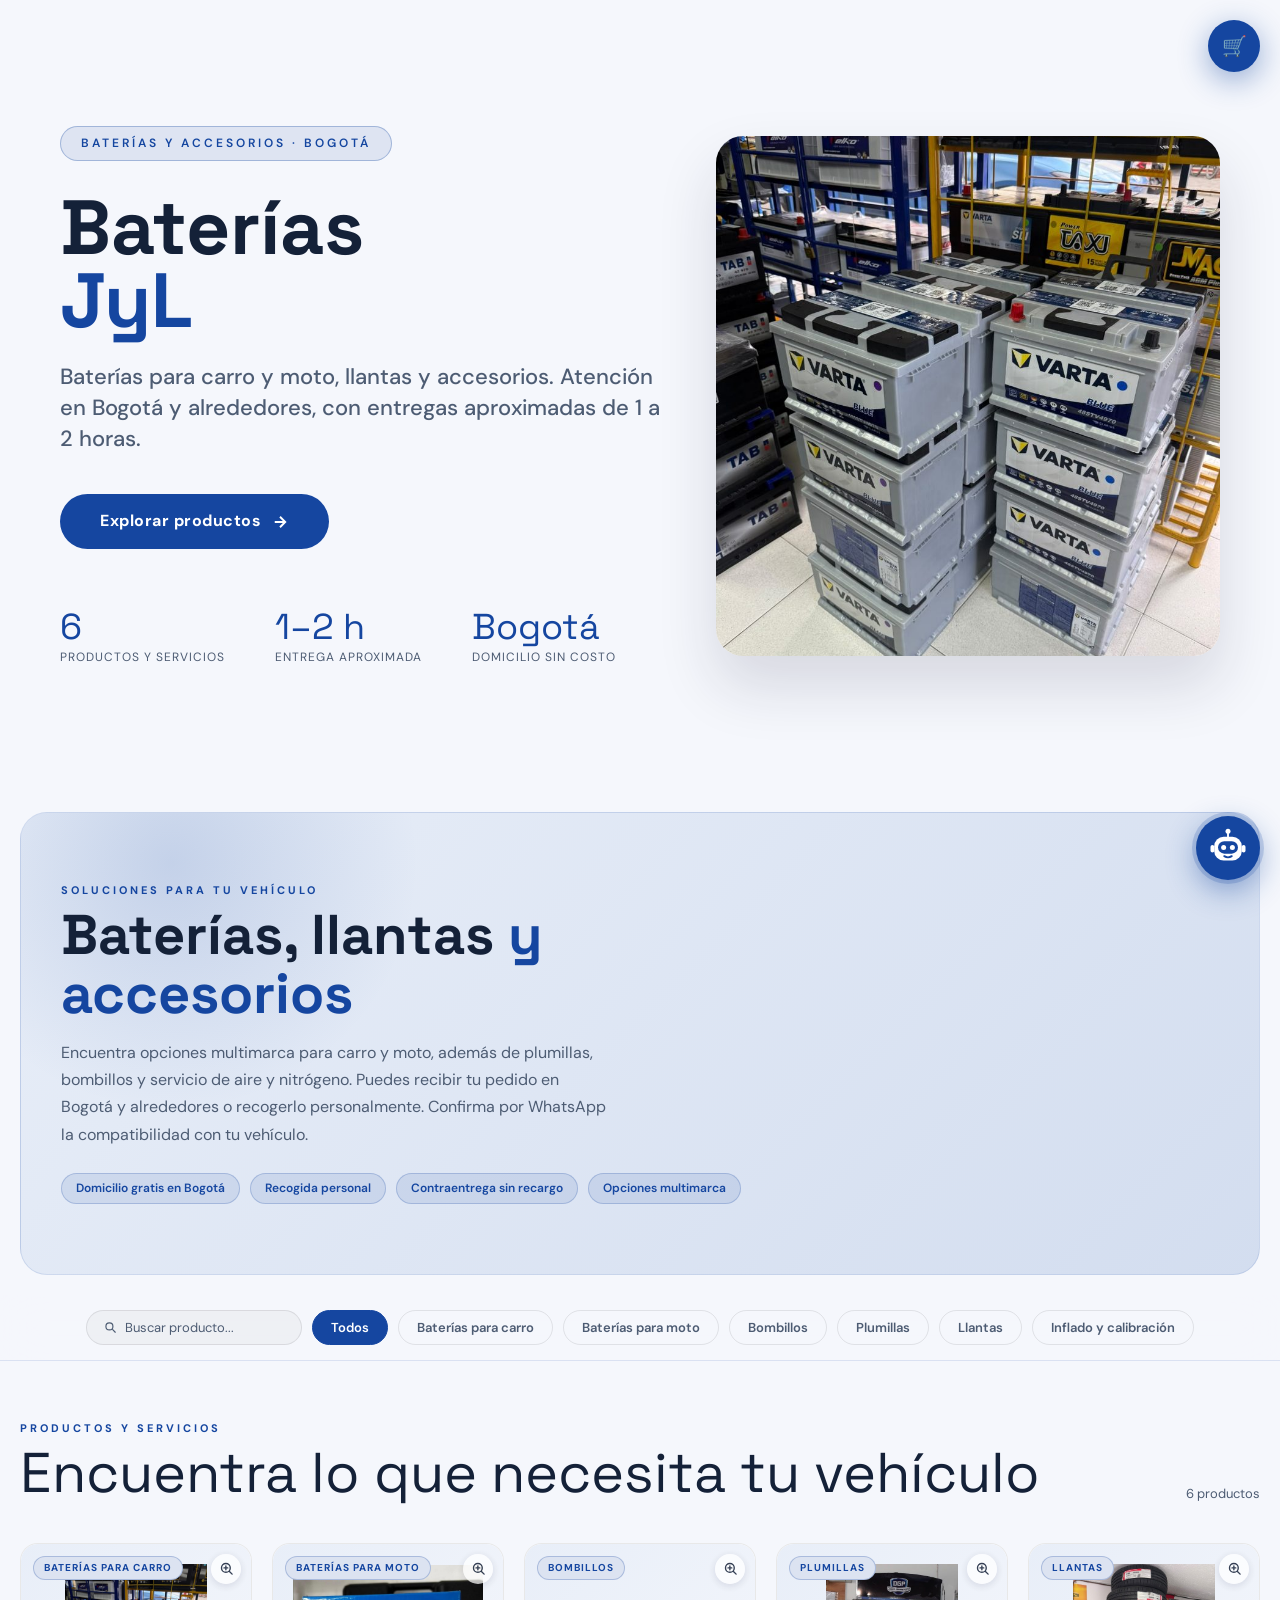
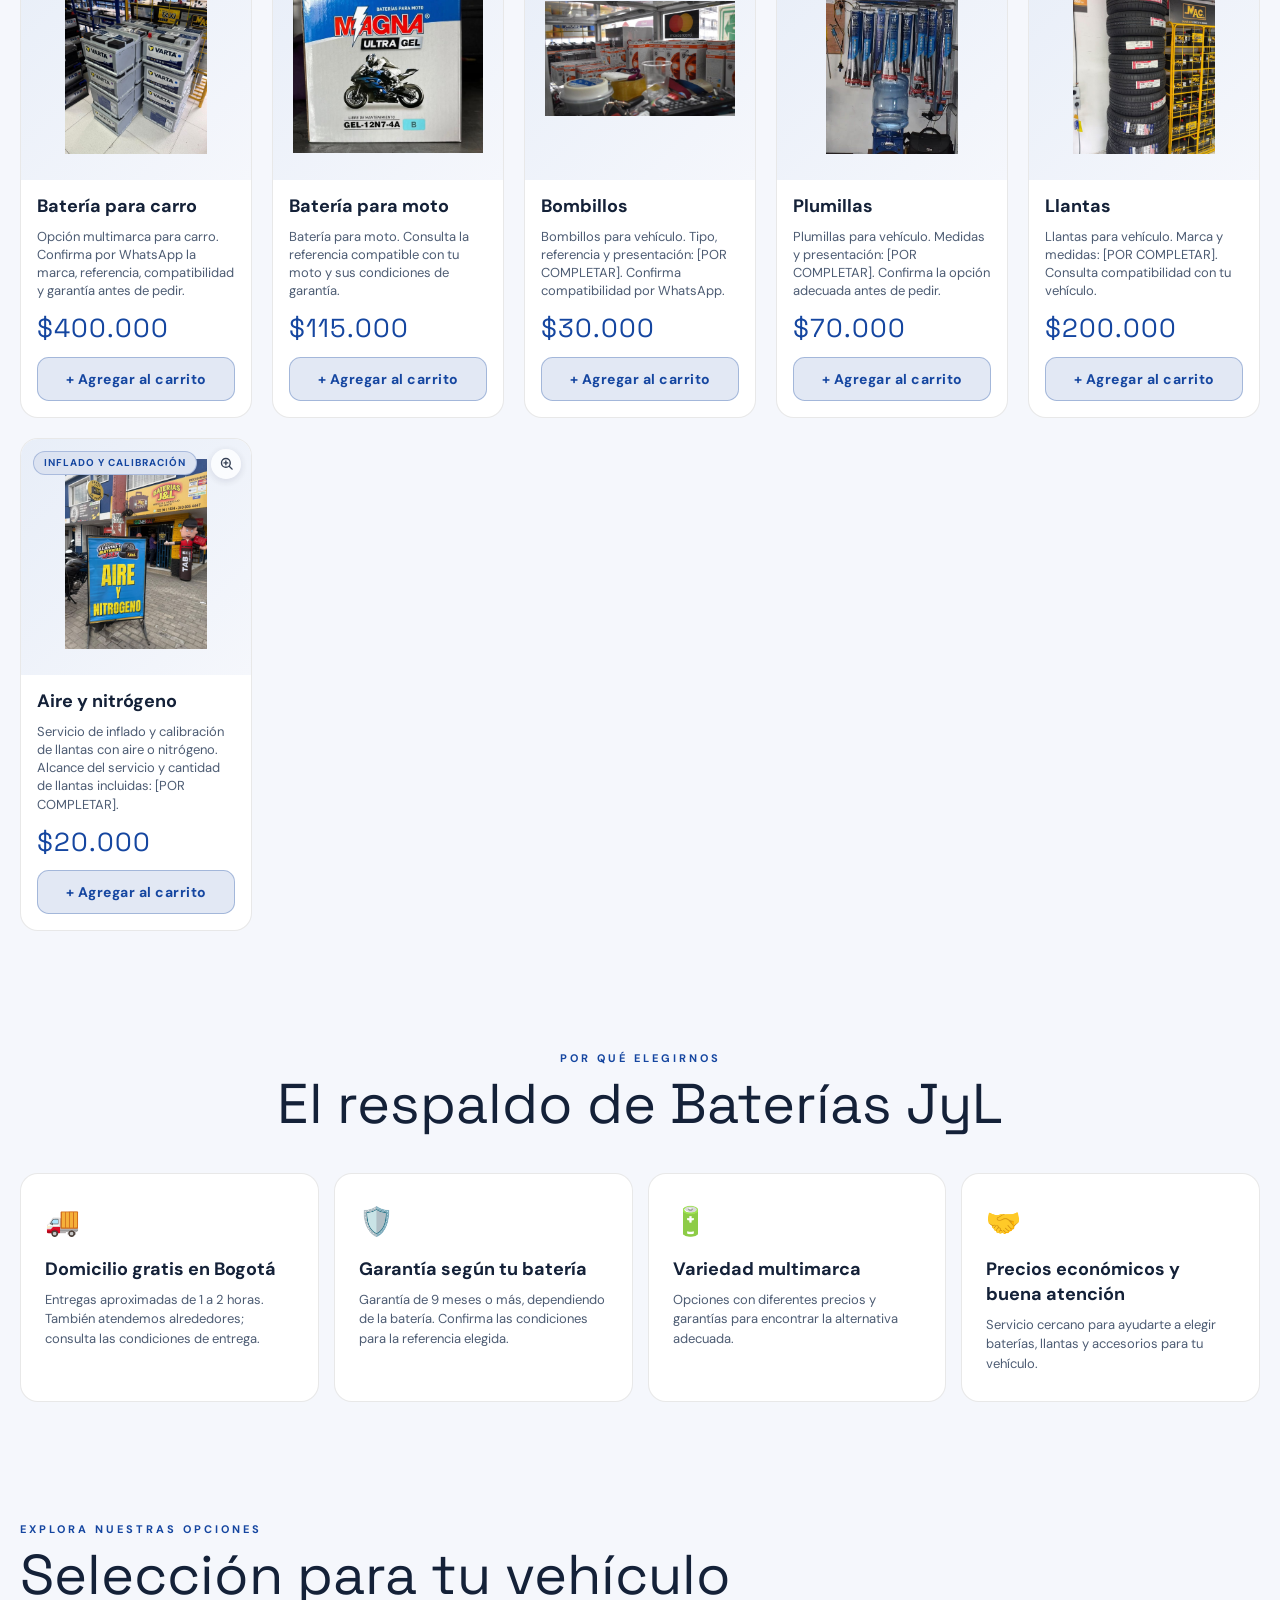
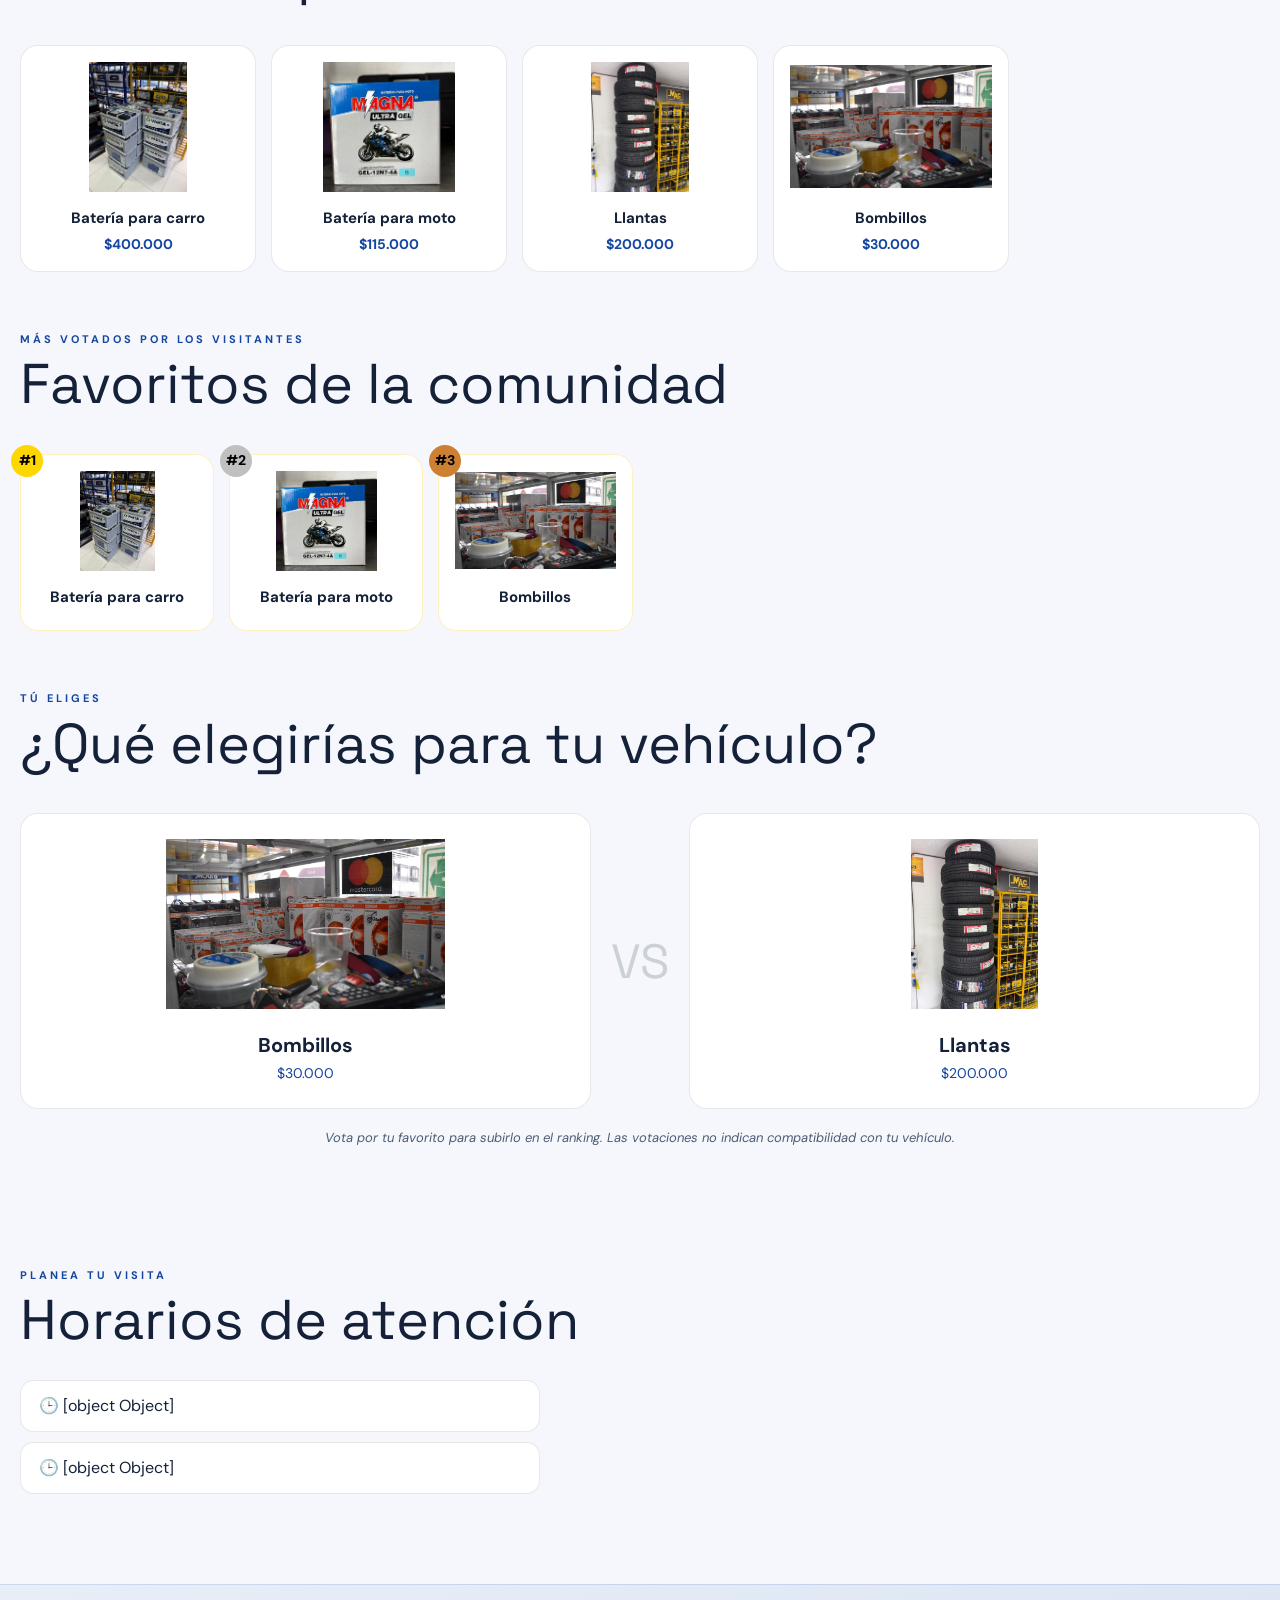
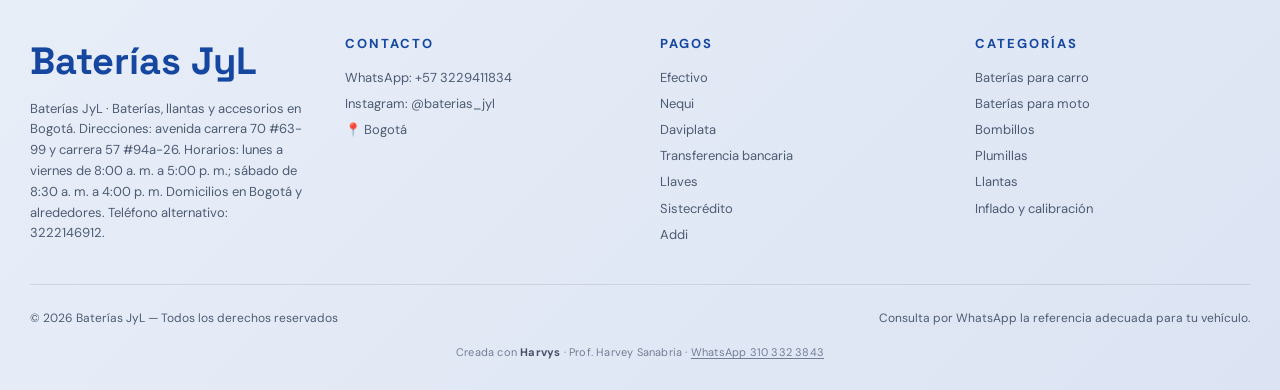
==== commit d177eca0: "Add files via upload" ====
--- a/index.html
+++ b/index.html
@@ -170,9 +170,15 @@
   <p class="duelo-info">Vota por tu favorito para subirlo en el ranking. Las votaciones no indican compatibilidad con tu vehículo.</p>
 </section>
 
+<section class="horarios-sec">
+  <div class="sec-label">Planea tu visita</div>
+  <div class="sec-title">Horarios de atención</div>
+  <ul class="horarios-lista"><li>🕒 [object Object]</li><li>🕒 [object Object]</li></ul>
+</section>
+
 <footer>
   <div class="footer-grid">
-    <div class="footer-marca"><h3>Baterías JyL</h3><p>Baterías JyL · Baterías, llantas y accesorios en Bogotá. Domicilios en Bogotá y alrededores. Teléfono alternativo: 3222146912. Dirección y horarios: [POR COMPLETAR].</p></div>
+    <div class="footer-marca"><h3>Baterías JyL</h3><p>Baterías JyL · Baterías, llantas y accesorios en Bogotá. Direcciones: avenida carrera 70 #63-99 y carrera 57 #94a-26. Horarios: lunes a viernes de 8:00 a. m. a 5:00 p. m.; sábado de 8:30 a. m. a 4:00 p. m. Domicilios en Bogotá y alrededores. Teléfono alternativo: 3222146912.</p></div>
     <div class="footer-col"><h4>Contacto</h4><ul><li><a href="https://wa.me/573229411834" target="_blank" rel="noopener">WhatsApp: +57 3229411834</a></li><li><a href="https://instagram.com/baterias_jyl" target="_blank" rel="noopener">Instagram: @baterias_jyl</a></li><li>📍 Bogotá</li></ul></div>
     <div class="footer-col"><h4>Pagos</h4><ul><li>Efectivo</li><li>Nequi</li><li>Daviplata</li><li>Transferencia bancaria</li><li>Llaves</li><li>Sistecrédito</li><li>Addi</li></ul></div>
     <div class="footer-col"><h4>Categorías</h4><ul><li>Baterías para carro</li><li>Baterías para moto</li><li>Bombillos</li><li>Plumillas</li><li>Llantas</li><li>Inflado y calibración</li></ul></div>
@@ -188,7 +194,7 @@
 </footer>
 
 <!-- Copia del proyecto para volver a abrirlo en Harvys (botón "Abrir"). No la borres. -->
-<script type="application/json" id="harvys-proyecto">{"negocio":{"nombre":"Baterías JyL","descripcion":"Baterías para carro y moto, llantas, plumillas, bombillos y servicio de aire y nitrógeno en Bogotá.","eslogan":"[POR COMPLETAR]","ciudad":"Bogotá","cobertura":"Bogotá y alrededores. Domicilios sin costo dentro de Bogotá; entrega aproximada de 1 a 2 horas. Recogida personal disponible, dirección [POR COMPLETAR]. No realiza envíos nacionales.","whatsapp":"573229411834","instagram":"baterias_jyl","facebook":"","tiktok":"","horarios":[],"logo":""},"tema":{"nombreEstilo":"JyL · Azul tecnológico","modo":"claro","colores":{"primario":"#1546A0","textoSobrePrimario":"#FFFFFF","fondo":"#F5F7FC","fondoAlterno":"#E8EEF8","tarjeta":"#FFFFFF","texto":"#142138","textoSuave":"#4D5C73","acento":"#FFD12B"},"fuentes":{"titulos":"Space Grotesk","cuerpo":"DM Sans"},"titulosMayusculas":false,"radio":18,"animaciones":"media","fondoEfecto":"ninguno","hero":"dividido","tarjetas":"elevadas"},"textos":{"heroEtiqueta":"Baterías y accesorios · Bogotá","heroTitulo":"Baterías","heroTituloResaltado":"JyL","heroSubtitulo":"Baterías para carro y moto, llantas y accesorios. Atención en Bogotá y alrededores, con entregas aproximadas de 1 a 2 horas.","heroBoton":"Explorar productos","heroImagen":"","estadisticas":[{"valor":"{productos}","etiqueta":"Productos y servicios"},{"valor":"1–2 h","etiqueta":"Entrega aproximada"},{"valor":"Bogotá","etiqueta":"Domicilio sin costo"}],"bannerEtiqueta":"Soluciones para tu vehículo","bannerTitulo":"Baterías, llantas","bannerTituloResaltado":"y accesorios","bannerTexto":"Encuentra opciones multimarca para carro y moto, además de plumillas, bombillos y servicio de aire y nitrógeno. Puedes recibir tu pedido en Bogotá y alrededores o recogerlo personalmente. Confirma por WhatsApp la compatibilidad con tu vehículo.","chips":["Domicilio gratis en Bogotá","Recogida personal","Contraentrega sin recargo","Opciones multimarca"],"catalogoEtiqueta":"Productos y servicios","catalogoTitulo":"Encuentra lo que necesita tu vehículo","botonAgregar":"+ Agregar al carrito","beneficiosEtiqueta":"Por qué elegirnos","beneficiosTitulo":"El respaldo de Baterías JyL","recomendadosEtiqueta":"Explora nuestras opciones","recomendadosTitulo":"Selección para tu vehículo","topEtiqueta":"Más votados por los visitantes","topTitulo":"Favoritos de la comunidad","dueloEtiqueta":"Tú eliges","dueloTitulo":"¿Qué elegirías para tu vehículo?","dueloInfo":"Vota por tu favorito para subirlo en el ranking. Las votaciones no indican compatibilidad con tu vehículo.","testimoniosEtiqueta":"Experiencias de clientes","testimoniosTitulo":"Opiniones sobre JyL","horariosEtiqueta":"Planea tu visita","horariosTitulo":"Horarios de atención","footerTexto":"Baterías JyL · Baterías, llantas y accesorios en Bogotá. Domicilios en Bogotá y alrededores. Teléfono alternativo: 3222146912. Dirección y horarios: [POR COMPLETAR].","footerFrase":"Consulta por WhatsApp la referencia adecuada para tu vehículo.","carritoTitulo":"Tu pedido JyL","botonPagar":"Coordinar pedido por WhatsApp"},"productos":[{"id":"bateria-carro","nombre":"Batería para carro","precio":400000,"categoria":"Baterías para carro","imagen":"foto:ga0g0k","descripcion":"Opción multimarca para carro. Confirma por WhatsApp la marca, referencia, compatibilidad y garantía antes de pedir.","opciones":null,"destacado":true},{"id":"bateria-moto","nombre":"Batería para moto","precio":115000,"categoria":"Baterías para moto","imagen":"foto:mfzh2x","descripcion":"Batería para moto. Consulta la referencia compatible con tu moto y sus condiciones de garantía.","opciones":null,"destacado":true},{"id":"bombillos","nombre":"Bombillos","precio":30000,"categoria":"Bombillos","imagen":"foto:ama0jp","descripcion":"Bombillos para vehículo. Tipo, referencia y presentación: [POR COMPLETAR]. Confirma compatibilidad por WhatsApp.","opciones":null,"destacado":false},{"id":"plumillas","nombre":"Plumillas","precio":70000,"categoria":"Plumillas","imagen":"foto:anil4o","descripcion":"Plumillas para vehículo. Medidas y presentación: [POR COMPLETAR]. Confirma la opción adecuada antes de pedir.","opciones":null,"destacado":false},{"id":"llantas","nombre":"Llantas","precio":200000,"categoria":"Llantas","imagen":"foto:ssxnvu","descripcion":"Llantas para vehículo. Marca y medidas: [POR COMPLETAR]. Consulta compatibilidad con tu vehículo.","opciones":null,"destacado":true},{"id":"aire-nitrogeno","nombre":"Aire y nitrógeno","precio":20000,"categoria":"Inflado y calibración","imagen":"foto:twgk3a","descripcion":"Servicio de inflado y calibración de llantas con aire o nitrógeno. Alcance del servicio y cantidad de llantas incluidas: [POR COMPLETAR].","opciones":null,"destacado":false}],"beneficios":[{"icono":"🚚","titulo":"Domicilio gratis en Bogotá","texto":"Entregas aproximadas de 1 a 2 horas. También atendemos alrededores; consulta las condiciones de entrega."},{"icono":"🛡️","titulo":"Garantía según tu batería","texto":"Garantía de 9 meses o más, dependiendo de la batería. Confirma las condiciones para la referencia elegida."},{"icono":"🔋","titulo":"Variedad multimarca","texto":"Opciones con diferentes precios y garantías para encontrar la alternativa adecuada."},{"icono":"🤝","titulo":"Precios económicos y buena atención","texto":"Servicio cercano para ayudarte a elegir baterías, llantas y accesorios para tu vehículo."}],"testimonios":[],"pagos":{"metodos":[{"nombre":"Efectivo","icono":"💵","tipo":"contraentrega"},{"nombre":"Nequi","icono":"💜","tipo":"transferencia"},{"nombre":"Daviplata","icono":"🔴","tipo":"transferencia"},{"nombre":"Transferencia bancaria","icono":"🏦","tipo":"transferencia"},{"nombre":"Llaves","icono":"🔑","tipo":"transferencia"},{"nombre":"Sistecrédito","icono":"💳","tipo":"financiacion"},{"nombre":"Addi","icono":"💳","tipo":"financiacion"}],"numeroTransferencia":"3108054447","titular":"[POR COMPLETAR]","contraentregaDetalle":"Disponible en Bogotá y alrededores, sin recargo por contraentrega. El cliente elige el medio de pago. En efectivo recibe el repartidor; los pagos virtuales los recibe el dueño. Coordina por WhatsApp los datos y condiciones de cada medio. Sistecrédito y Addi se coordinan con el negocio, no se tramitan en esta tienda."},"backend":{"url":"https://script.google.com/macros/s/AKfycbwK9FVYVSvEgk2Xus-6ZE2wYc8-_l4tBQPdEjjRQSNXihIduz8A22B9vwSxZMeS3eRs/exec"},"asistente":{"activo":true,"nombre":"Juan Pablo","saludo":"¡Hola! Soy Juan Pablo, el asistente de Baterías JyL. Te ayudo a consultar productos, entregas y medios de pago. Para confirmar compatibilidad, habla con nuestro equipo por WhatsApp."},"secciones":["banner","catalogo","beneficios","recomendados","top","duelo"],"personalizado":{"css":"","secciones":[]}}</script>
+<script type="application/json" id="harvys-proyecto">{"negocio":{"nombre":"Baterías JyL","descripcion":"Baterías para carro y moto, llantas, plumillas, bombillos y servicio de aire y nitrógeno en Bogotá.","eslogan":"[POR COMPLETAR]","ciudad":"Bogotá","cobertura":"Bogotá y alrededores. Domicilios sin costo dentro de Bogotá; entrega aproximada de 1 a 2 horas. Recogida personal disponible en avenida carrera 70 #63-99 y carrera 57 #94a-26, Bogotá. No realiza envíos nacionales.","whatsapp":"573229411834","instagram":"baterias_jyl","facebook":"","tiktok":"","horarios":["[object Object]","[object Object]"],"logo":""},"tema":{"nombreEstilo":"JyL · Azul tecnológico","modo":"claro","colores":{"primario":"#1546A0","textoSobrePrimario":"#FFFFFF","fondo":"#F5F7FC","fondoAlterno":"#E8EEF8","tarjeta":"#FFFFFF","texto":"#142138","textoSuave":"#4D5C73","acento":"#FFD12B"},"fuentes":{"titulos":"Space Grotesk","cuerpo":"DM Sans"},"titulosMayusculas":false,"radio":18,"animaciones":"media","fondoEfecto":"ninguno","hero":"dividido","tarjetas":"elevadas"},"textos":{"heroEtiqueta":"Baterías y accesorios · Bogotá","heroTitulo":"Baterías","heroTituloResaltado":"JyL","heroSubtitulo":"Baterías para carro y moto, llantas y accesorios. Atención en Bogotá y alrededores, con entregas aproximadas de 1 a 2 horas.","heroBoton":"Explorar productos","heroImagen":"","estadisticas":[{"valor":"{productos}","etiqueta":"Productos y servicios"},{"valor":"1–2 h","etiqueta":"Entrega aproximada"},{"valor":"Bogotá","etiqueta":"Domicilio sin costo"}],"bannerEtiqueta":"Soluciones para tu vehículo","bannerTitulo":"Baterías, llantas","bannerTituloResaltado":"y accesorios","bannerTexto":"Encuentra opciones multimarca para carro y moto, además de plumillas, bombillos y servicio de aire y nitrógeno. Puedes recibir tu pedido en Bogotá y alrededores o recogerlo personalmente. Confirma por WhatsApp la compatibilidad con tu vehículo.","chips":["Domicilio gratis en Bogotá","Recogida personal","Contraentrega sin recargo","Opciones multimarca"],"catalogoEtiqueta":"Productos y servicios","catalogoTitulo":"Encuentra lo que necesita tu vehículo","botonAgregar":"+ Agregar al carrito","beneficiosEtiqueta":"Por qué elegirnos","beneficiosTitulo":"El respaldo de Baterías JyL","recomendadosEtiqueta":"Explora nuestras opciones","recomendadosTitulo":"Selección para tu vehículo","topEtiqueta":"Más votados por los visitantes","topTitulo":"Favoritos de la comunidad","dueloEtiqueta":"Tú eliges","dueloTitulo":"¿Qué elegirías para tu vehículo?","dueloInfo":"Vota por tu favorito para subirlo en el ranking. Las votaciones no indican compatibilidad con tu vehículo.","testimoniosEtiqueta":"Experiencias de clientes","testimoniosTitulo":"Opiniones sobre JyL","horariosEtiqueta":"Planea tu visita","horariosTitulo":"Horarios de atención","footerTexto":"Baterías JyL · Baterías, llantas y accesorios en Bogotá. Direcciones: avenida carrera 70 #63-99 y carrera 57 #94a-26. Horarios: lunes a viernes de 8:00 a. m. a 5:00 p. m.; sábado de 8:30 a. m. a 4:00 p. m. Domicilios en Bogotá y alrededores. Teléfono alternativo: 3222146912.","footerFrase":"Consulta por WhatsApp la referencia adecuada para tu vehículo.","carritoTitulo":"Tu pedido JyL","botonPagar":"Coordinar pedido por WhatsApp"},"productos":[{"id":"bateria-carro","nombre":"Batería para carro","precio":400000,"categoria":"Baterías para carro","imagen":"foto:ga0g0k","descripcion":"Opción multimarca para carro. Confirma por WhatsApp la marca, referencia, compatibilidad y garantía antes de pedir.","opciones":null,"destacado":true},{"id":"bateria-moto","nombre":"Batería para moto","precio":115000,"categoria":"Baterías para moto","imagen":"foto:mfzh2x","descripcion":"Batería para moto. Consulta la referencia compatible con tu moto y sus condiciones de garantía.","opciones":null,"destacado":true},{"id":"bombillos","nombre":"Bombillos","precio":30000,"categoria":"Bombillos","imagen":"foto:ama0jp","descripcion":"Bombillos para vehículo. Tipo, referencia y presentación: [POR COMPLETAR]. Confirma compatibilidad por WhatsApp.","opciones":null,"destacado":false},{"id":"plumillas","nombre":"Plumillas","precio":70000,"categoria":"Plumillas","imagen":"foto:anil4o","descripcion":"Plumillas para vehículo. Medidas y presentación: [POR COMPLETAR]. Confirma la opción adecuada antes de pedir.","opciones":null,"destacado":false},{"id":"llantas","nombre":"Llantas","precio":200000,"categoria":"Llantas","imagen":"foto:ssxnvu","descripcion":"Llantas para vehículo. Marca y medidas: [POR COMPLETAR]. Consulta compatibilidad con tu vehículo.","opciones":null,"destacado":true},{"id":"aire-nitrogeno","nombre":"Aire y nitrógeno","precio":20000,"categoria":"Inflado y calibración","imagen":"foto:twgk3a","descripcion":"Servicio de inflado y calibración de llantas con aire o nitrógeno. Alcance del servicio y cantidad de llantas incluidas: [POR COMPLETAR].","opciones":null,"destacado":false}],"beneficios":[{"icono":"🚚","titulo":"Domicilio gratis en Bogotá","texto":"Entregas aproximadas de 1 a 2 horas. También atendemos alrededores; consulta las condiciones de entrega."},{"icono":"🛡️","titulo":"Garantía según tu batería","texto":"Garantía de 9 meses o más, dependiendo de la batería. Confirma las condiciones para la referencia elegida."},{"icono":"🔋","titulo":"Variedad multimarca","texto":"Opciones con diferentes precios y garantías para encontrar la alternativa adecuada."},{"icono":"🤝","titulo":"Precios económicos y buena atención","texto":"Servicio cercano para ayudarte a elegir baterías, llantas y accesorios para tu vehículo."}],"testimonios":[],"pagos":{"metodos":[{"nombre":"Efectivo","icono":"💵","tipo":"contraentrega"},{"nombre":"Nequi","icono":"💜","tipo":"transferencia"},{"nombre":"Daviplata","icono":"🔴","tipo":"transferencia"},{"nombre":"Transferencia bancaria","icono":"🏦","tipo":"transferencia"},{"nombre":"Llaves","icono":"🔑","tipo":"transferencia"},{"nombre":"Sistecrédito","icono":"💳","tipo":"financiacion"},{"nombre":"Addi","icono":"💳","tipo":"financiacion"}],"numeroTransferencia":"3108054447","titular":"[POR COMPLETAR]","contraentregaDetalle":"Disponible en Bogotá y alrededores, sin recargo por contraentrega. El cliente elige el medio de pago. En efectivo recibe el repartidor; los pagos virtuales los recibe el dueño. Coordina por WhatsApp los datos y condiciones de cada medio. Sistecrédito y Addi se coordinan con el negocio, no se tramitan en esta tienda."},"backend":{"url":"https://script.google.com/macros/s/AKfycbwK9FVYVSvEgk2Xus-6ZE2wYc8-_l4tBQPdEjjRQSNXihIduz8A22B9vwSxZMeS3eRs/exec"},"asistente":{"activo":true,"nombre":"Juan Pablo","saludo":"¡Hola! Soy Juan Pablo, el asistente de Baterías JyL. Te ayudo a consultar productos, entregas y medios de pago. Para confirmar compatibilidad, habla con nuestro equipo por WhatsApp."},"secciones":["banner","catalogo","beneficios","recomendados","top","duelo","horarios"],"personalizado":{"css":"","secciones":[]}}</script>
 <script type="application/json" id="harvys-rutas">{"bateria-carro":"img/baterias-para-carro-ga0g0k.jpg","bateria-moto":"img/baterias-para-moto-mfzh2x.jpg","bombillos":"img/bombillos-ama0jp.jpg","plumillas":"img/plumillas-anil4o.jpg","llantas":"img/llantas-ssxnvu.jpg","aire-nitrogeno":"img/aire-y-nitrogeno-twgk3a.jpg"}</script>
 <script src="script.js"></script>
 </body>
